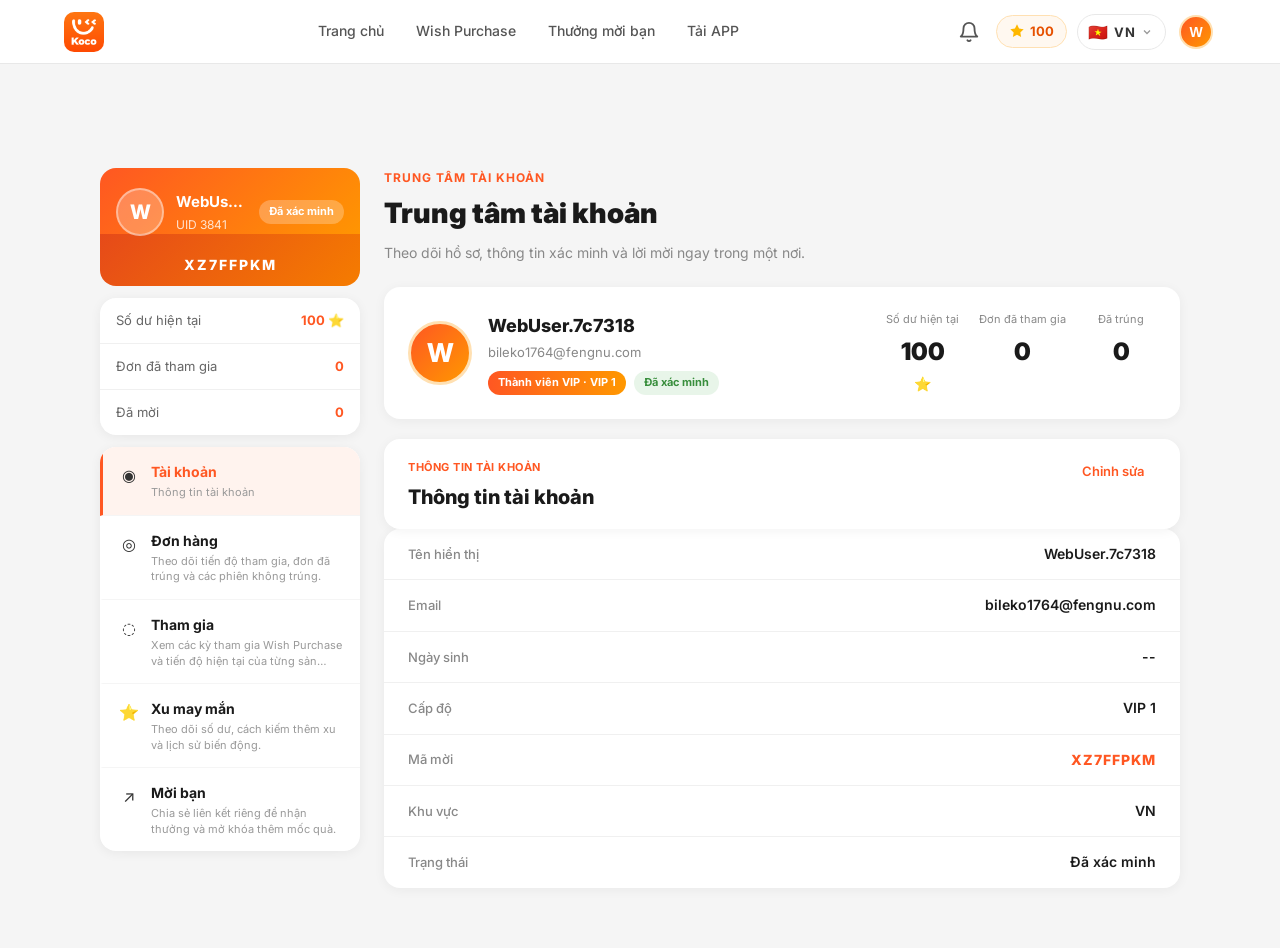
==== account.html @ faea5b07 "feat: add won Apple Gift Card record with green styling" ====
<!DOCTYPE html>
<html lang="vi">
<head>
  <meta charset="UTF-8" />
  <meta name="viewport" content="width=device-width, initial-scale=1.0" />
  <title>KOCO - Account Center</title>
  <link rel="preconnect" href="https://fonts.googleapis.com" />
  <link rel="preconnect" href="https://fonts.gstatic.com" crossorigin />
  <link href="https://fonts.googleapis.com/css2?family=Inter:ital,wght@0,400;0,500;0,600;0,700;0,800;0,900;1,700&display=swap" rel="stylesheet" />
  <link rel="stylesheet" href="style.css" />
  <link rel="stylesheet" href="account.css" />
</head>
<body class="account-body">

<!-- ========== NAVBAR ========== -->
<nav class="navbar" id="navbar">
  <div class="nav-inner">
    <a href="index.html" class="nav-logo">
      <img src="images/koco-logo.png" alt="KOCO" class="logo-img" />
    </a>
    <div class="nav-links">
      <a href="index.html" class="nav-link" data-i18n="nav_home">Trang chủ</a>
      <a href="index.html#wish" class="nav-link" data-i18n="nav_wish">Wish Purchase</a>
      <a href="index.html#invite" class="nav-link" data-i18n="nav_invite">Thưởng mời bạn</a>
      <a href="#" class="nav-link" data-i18n="nav_download">Tải APP</a>
    </div>
    <div class="nav-right">
      <div class="nav-notification">
        <button class="nav-icon-btn" id="notifBell">
          <svg width="22" height="22" viewBox="0 0 24 24" fill="none" stroke="currentColor" stroke-width="2" stroke-linecap="round" stroke-linejoin="round"><path d="M18 8A6 6 0 0 0 6 8c0 7-3 9-3 9h18s-3-2-3-9"/><path d="M13.73 21a2 2 0 0 1-3.46 0"/></svg>
        </button>
      </div>
      <div class="nav-stars">
        <svg width="16" height="16" viewBox="0 0 24 24" fill="#FFB800"><path d="M12 2l3.09 6.26L22 9.27l-5 4.87 1.18 6.88L12 17.77l-6.18 3.25L7 14.14 2 9.27l6.91-1.01L12 2z"/></svg>
        <span class="star-count">100</span>
      </div>
      <div class="lang-switcher" id="langSwitcher">
        <button class="lang-trigger" id="langTrigger">
          <span class="lang-flag" id="langFlag">🇻🇳</span>
          <span class="lang-code" id="langCode">VN</span>
          <svg class="lang-arrow" width="12" height="12" viewBox="0 0 24 24" fill="none" stroke="currentColor" stroke-width="2.5"><polyline points="6 9 12 15 18 9"/></svg>
        </button>
        <div class="lang-dropdown" id="langDropdown">
          <button class="lang-option active" data-lang="VN" data-flag="🇻🇳">🇻🇳 VN - Tiếng Việt</button>
          <button class="lang-option" data-lang="CN" data-flag="🇨🇳">🇨🇳 CN - 中文</button>
          <button class="lang-option" data-lang="ID" data-flag="🇮🇩">🇮🇩 ID - Bahasa</button>
        </div>
      </div>
      <div class="nav-user">
        <button class="user-avatar-btn" id="userAvatarBtn">
          <div class="user-avatar">W</div>
        </button>
      </div>
    </div>
  </div>
</nav>

<!-- ========== ACCOUNT CENTER ========== -->
<div class="ac-container">

  <!-- Left Sidebar -->
  <aside class="ac-sidebar" id="acSidebar">
    <div class="ac-user-card">
      <div class="ac-user-avatar">W</div>
      <div class="ac-user-info">
        <div class="ac-user-name">WebUser.7c7318</div>
        <div class="ac-user-uid">UID 3841</div>
      </div>
      <span class="ac-user-badge" data-i18n="ac_verified">Đã xác minh</span>
    </div>
    <div class="ac-user-invite-code">XZ7FFPKM</div>
    <div class="ac-user-stats">
      <div class="ac-stat"><span class="ac-stat-label" data-i18n="ac_balance">Số dư hiện tại</span><span class="ac-stat-value">100 ⭐</span></div>
      <div class="ac-stat"><span class="ac-stat-label" data-i18n="ac_participated">Đơn đã tham gia</span><span class="ac-stat-value">0</span></div>
      <div class="ac-stat"><span class="ac-stat-label" data-i18n="ac_invited">Đã mời</span><span class="ac-stat-value">0</span></div>
    </div>
    <nav class="ac-nav">
      <a href="#profile" class="ac-nav-item active" data-section="profile">
        <span class="ac-nav-icon">◉</span>
        <div class="ac-nav-text">
          <span class="ac-nav-title" data-i18n="ac_nav_profile">Tài khoản</span>
          <span class="ac-nav-desc" data-i18n="ac_nav_profile_desc">Thông tin tài khoản</span>
        </div>
      </a>
      <a href="#orders" class="ac-nav-item" data-section="orders">
        <span class="ac-nav-icon">◎</span>
        <div class="ac-nav-text">
          <span class="ac-nav-title" data-i18n="ac_nav_orders">Đơn hàng</span>
          <span class="ac-nav-desc" data-i18n="ac_nav_orders_desc">Theo dõi tiến độ tham gia, đơn đã trúng và các phiên không trúng.</span>
        </div>
      </a>
      <a href="#participation" class="ac-nav-item" data-section="participation">
        <span class="ac-nav-icon">◌</span>
        <div class="ac-nav-text">
          <span class="ac-nav-title" data-i18n="ac_nav_participation">Tham gia</span>
          <span class="ac-nav-desc" data-i18n="ac_nav_participation_desc">Xem các kỳ tham gia Wish Purchase và tiến độ hiện tại của từng sản phẩm.</span>
        </div>
      </a>
      <a href="#stars" class="ac-nav-item" data-section="stars">
        <span class="ac-nav-icon">⭐</span>
        <div class="ac-nav-text">
          <span class="ac-nav-title" data-i18n="ac_nav_stars">Xu may mắn</span>
          <span class="ac-nav-desc" data-i18n="ac_nav_stars_desc">Theo dõi số dư, cách kiếm thêm xu và lịch sử biến động.</span>
        </div>
      </a>
      <a href="#invite" class="ac-nav-item" data-section="invite">
        <span class="ac-nav-icon">↗</span>
        <div class="ac-nav-text">
          <span class="ac-nav-title" data-i18n="ac_nav_invite">Mời bạn</span>
          <span class="ac-nav-desc" data-i18n="ac_nav_invite_desc">Chia sẻ liên kết riêng để nhận thưởng và mở khóa thêm mốc quà.</span>
        </div>
      </a>
    </nav>
  </aside>

  <!-- Right Content -->
  <main class="ac-main">

    <!-- ===== PROFILE SECTION ===== -->
    <section class="ac-section active" id="sec-profile">
      <div class="ac-section-label" data-i18n="ac_profile_label">TRUNG TÂM TÀI KHOẢN</div>
      <h1 class="ac-section-title" data-i18n="ac_profile_title">Trung tâm tài khoản</h1>
      <p class="ac-section-desc" data-i18n="ac_profile_desc">Theo dõi hồ sơ, thông tin xác minh và lời mời ngay trong một nơi.</p>

      <!-- User Summary Card -->
      <div class="ac-summary-card">
        <div class="ac-summary-left">
          <div class="ac-summary-avatar">W</div>
          <div class="ac-summary-info">
            <div class="ac-summary-name">WebUser.7c7318</div>
            <div class="ac-summary-email">bileko1764@fengnu.com</div>
            <div class="ac-summary-badges">
              <span class="ac-badge vip" data-i18n="ac_vip_badge">Thành viên VIP · VIP 1</span>
              <span class="ac-badge verified" data-i18n="ac_verified">Đã xác minh</span>
            </div>
          </div>
        </div>
        <div class="ac-summary-stats">
          <div class="ac-summary-stat">
            <div class="ac-summary-stat-label" data-i18n="ac_balance">Số dư hiện tại</div>
            <div class="ac-summary-stat-value">100</div>
            <div class="ac-summary-stat-icon">⭐</div>
          </div>
          <div class="ac-summary-stat">
            <div class="ac-summary-stat-label" data-i18n="ac_participated">Đơn đã tham gia</div>
            <div class="ac-summary-stat-value">0</div>
          </div>
          <div class="ac-summary-stat">
            <div class="ac-summary-stat-label" data-i18n="ac_won">Đã trúng</div>
            <div class="ac-summary-stat-value">0</div>
          </div>
        </div>
      </div>

      <!-- Account Info -->
      <div class="ac-card">
        <div class="ac-card-header">
          <div class="ac-card-label" data-i18n="ac_info_label">THÔNG TIN TÀI KHOẢN</div>
          <h2 class="ac-card-title" data-i18n="ac_info_title">Thông tin tài khoản</h2>
        </div>
        <button class="ac-edit-btn" data-i18n="ac_edit">Chỉnh sửa</button>
      </div>
      <div class="ac-info-table">
        <div class="ac-info-row">
          <div class="ac-info-label" data-i18n="ac_display_name">Tên hiển thị</div>
          <div class="ac-info-value">WebUser.7c7318</div>
        </div>
        <div class="ac-info-row">
          <div class="ac-info-label">Email</div>
          <div class="ac-info-value">bileko1764@fengnu.com</div>
        </div>
        <div class="ac-info-row">
          <div class="ac-info-label" data-i18n="ac_birthday">Ngày sinh</div>
          <div class="ac-info-value">--</div>
        </div>
        <div class="ac-info-row">
          <div class="ac-info-label" data-i18n="ac_level">Cấp độ</div>
          <div class="ac-info-value">VIP 1</div>
        </div>
        <div class="ac-info-row">
          <div class="ac-info-label" data-i18n="ac_invite_code">Mã mời</div>
          <div class="ac-info-value highlight">XZ7FFPKM</div>
        </div>
        <div class="ac-info-row">
          <div class="ac-info-label" data-i18n="ac_region">Khu vực</div>
          <div class="ac-info-value">VN</div>
        </div>
        <div class="ac-info-row">
          <div class="ac-info-label" data-i18n="ac_status">Trạng thái</div>
          <div class="ac-info-value" data-i18n="ac_verified">Đã xác minh</div>
        </div>
      </div>
    </section>

    <!-- ===== ORDERS SECTION ===== -->
    <section class="ac-section" id="sec-orders">
      <div class="ac-section-label" data-i18n="ac_orders_label">ĐƠN HÀNG</div>
      <h1 class="ac-section-title" data-i18n="ac_orders_title">Đơn hàng của tôi</h1>
      <p class="ac-section-desc" data-i18n="ac_orders_desc">Theo dõi tiến độ tham gia, đơn đã trúng và các phiên không trúng.</p>

      <div class="ac-stats-row">
        <div class="ac-stats-item"><div class="ac-stats-label" data-i18n="ac_all">Tất cả</div><div class="ac-stats-number">0</div></div>
        <div class="ac-stats-item"><div class="ac-stats-label" data-i18n="ac_shipped">Đã gửi hàng</div><div class="ac-stats-number">0</div></div>
        <div class="ac-stats-item"><div class="ac-stats-label" data-i18n="ac_completed">Đã hoàn thành</div><div class="ac-stats-number">0</div></div>
      </div>

      <div class="ac-tabs" id="ordersTabs">
        <button class="ac-tab active" data-tab="all" data-i18n="ac_tab_all">Tất cả (0)</button>
        <button class="ac-tab" data-tab="shipped" data-i18n="ac_tab_shipped">Đã gửi hàng (0)</button>
        <button class="ac-tab" data-tab="completed" data-i18n="ac_tab_completed">Đã hoàn thành (0)</button>
      </div>

      <div class="ac-empty">
        <div class="ac-empty-icon">📦</div>
        <div class="ac-empty-text" data-i18n="ac_orders_empty">Chưa có đơn hàng nào.</div>
        <div class="ac-empty-sub" data-i18n="ac_orders_empty_sub">Hãy tham gia sản phẩm Wish Purchase đầu tiên.</div>
        <a href="index.html#wish" class="ac-empty-btn" data-i18n="ac_join_now">Tham gia ngay</a>
      </div>
    </section>

    <!-- ===== PARTICIPATION SECTION ===== -->
    <section class="ac-section" id="sec-participation">
      <div class="ac-section-label" data-i18n="ac_part_label">THAM GIA</div>
      <h1 class="ac-section-title" data-i18n="ac_part_title">Lịch sử tham gia</h1>
      <p class="ac-section-desc" data-i18n="ac_part_desc">Xem các kỳ tham gia Wish Purchase và tiến độ hiện tại của từng sản phẩm.</p>

      <div class="ac-stats-row">
        <div class="ac-stats-item"><div class="ac-stats-label" data-i18n="ac_all">Tất cả</div><div class="ac-stats-number">4</div></div>
        <div class="ac-stats-item"><div class="ac-stats-label" data-i18n="ac_participating">Đang tham gia</div><div class="ac-stats-number">2</div></div>
        <div class="ac-stats-item"><div class="ac-stats-label" data-i18n="ac_won">Đã trúng</div><div class="ac-stats-number">1</div></div>
        <div class="ac-stats-item"><div class="ac-stats-label" data-i18n="ac_not_won">Không trúng</div><div class="ac-stats-number">1</div></div>
      </div>

      <div class="ac-tabs" id="participationTabs">
        <button class="ac-tab active" data-tab="all"><span data-i18n="ac_tab_all">Tất cả</span> <span class="ac-tab-count">(4)</span></button>
        <button class="ac-tab" data-tab="active"><span data-i18n="ac_tab_participating">Đang tham gia</span> <span class="ac-tab-count">(2)</span></button>
        <button class="ac-tab" data-tab="won"><span data-i18n="ac_tab_won">Đã trúng</span> <span class="ac-tab-count">(1)</span></button>
        <button class="ac-tab" data-tab="lost"><span data-i18n="ac_tab_not_won">Không trúng</span> <span class="ac-tab-count">(1)</span></button>
      </div>

      <!-- Participation Records List -->
      <div class="ac-part-list" id="partList">

        <!-- Record 1: Active - iWatch -->
        <div class="ac-part-card" data-status="active">
          <div class="ac-part-img-wrap">
            <img src="images/airpods.jpg" alt="iWatch Series 10" class="ac-part-img" />
          </div>
          <div class="ac-part-body">
            <div class="ac-part-top">
              <div class="ac-part-info">
                <span class="ac-part-category" data-i18n="ac_cat_electronics">Điện tử</span>
                <h3 class="ac-part-name">iWatch Series 10</h3>
                <div class="ac-part-meta">
                  <span data-i18n="ac_round">Kỳ</span> <strong>11/999</strong>
                  &nbsp;·&nbsp;
                  <span data-i18n="ac_joined_at">Tham gia</span> <strong>01/04/2026</strong>
                </div>
              </div>
              <span class="ac-part-status active" data-i18n="ac_status_active">Đang tham gia</span>
            </div>
            <div class="ac-part-progress-wrap">
              <div class="ac-part-progress-label">
                <span data-i18n="ac_round_progress">Tiến độ kỳ</span>
                <span class="ac-part-progress-val">1 / 5 ⭐ &nbsp;<strong>20%</strong></span>
              </div>
              <div class="ac-part-progress-bar"><div class="ac-part-progress-fill" style="width:20%"></div></div>
            </div>
            <div class="ac-part-footer">
              <div class="ac-part-cost">
                <span data-i18n="ac_cost">Chi phí</span>: <strong>1 ⭐</strong>
              </div>
              <div class="ac-part-win-rate">
                <span data-i18n="ac_win_rate">Tỷ lệ thắng</span>: <strong class="highlight">20.0%</strong>
              </div>
              <a href="index.html#wish" class="ac-part-action-btn" data-i18n="ac_join_more">Tham gia thêm</a>
            </div>
          </div>
        </div>

        <!-- Record 2: Active - iPhone 17 Pro Max -->
        <div class="ac-part-card" data-status="active">
          <div class="ac-part-img-wrap">
            <img src="images/iphone17-dark.jpg" alt="iPhone 17 Pro Max" class="ac-part-img" />
          </div>
          <div class="ac-part-body">
            <div class="ac-part-top">
              <div class="ac-part-info">
                <span class="ac-part-category" data-i18n="ac_cat_electronics">Điện tử</span>
                <h3 class="ac-part-name">iPhone 17 Pro Max</h3>
                <div class="ac-part-meta">
                  <span data-i18n="ac_round">Kỳ</span> <strong>5/10</strong>
                  &nbsp;·&nbsp;
                  <span data-i18n="ac_joined_at">Tham gia</span> <strong>30/03/2026</strong>
                </div>
              </div>
              <span class="ac-part-status active" data-i18n="ac_status_active">Đang tham gia</span>
            </div>
            <div class="ac-part-progress-wrap">
              <div class="ac-part-progress-label">
                <span data-i18n="ac_round_progress">Tiến độ kỳ</span>
                <span class="ac-part-progress-val">320 / 1000 ⭐ &nbsp;<strong>32%</strong></span>
              </div>
              <div class="ac-part-progress-bar"><div class="ac-part-progress-fill" style="width:32%"></div></div>
            </div>
            <div class="ac-part-footer">
              <div class="ac-part-cost">
                <span data-i18n="ac_cost">Chi phí</span>: <strong>10 ⭐</strong>
              </div>
              <div class="ac-part-win-rate">
                <span data-i18n="ac_win_rate">Tỷ lệ thắng</span>: <strong class="highlight">1.0%</strong>
              </div>
              <a href="index.html#wish" class="ac-part-action-btn" data-i18n="ac_join_more">Tham gia thêm</a>
            </div>
          </div>
        </div>

        <!-- Record 3: Lost - Dyson V15 -->
        <div class="ac-part-card" data-status="lost">
          <div class="ac-part-img-wrap">
            <img src="images/dyson.jpg" alt="Dyson V15 Detect" class="ac-part-img" />
          </div>
          <div class="ac-part-body">
            <div class="ac-part-top">
              <div class="ac-part-info">
                <span class="ac-part-category" data-i18n="ac_cat_home">Gia dụng</span>
                <h3 class="ac-part-name">Dyson V15 Detect</h3>
                <div class="ac-part-meta">
                  <span data-i18n="ac_round">Kỳ</span> <strong>3/999</strong>
                  &nbsp;·&nbsp;
                  <span data-i18n="ac_joined_at">Tham gia</span> <strong>25/03/2026</strong>
                </div>
              </div>
              <span class="ac-part-status lost" data-i18n="ac_status_lost">Không trúng</span>
            </div>
            <div class="ac-part-progress-wrap">
              <div class="ac-part-progress-label">
                <span data-i18n="ac_round_progress">Tiến độ kỳ</span>
                <span class="ac-part-progress-val">500 / 500 ⭐ &nbsp;<strong>100%</strong> <span class="ac-part-closed-tag" data-i18n="ac_round_closed">Đã kết thúc</span></span>
              </div>
              <div class="ac-part-progress-bar"><div class="ac-part-progress-fill lost" style="width:100%"></div></div>
            </div>
            <div class="ac-part-footer">
              <div class="ac-part-cost">
                <span data-i18n="ac_cost">Chi phí</span>: <strong>5 ⭐</strong>
              </div>
              <div class="ac-part-accumulate">
                <span data-i18n="ac_accumulate_note">Xu đã tích lũy sang kỳ tiếp theo</span>
              </div>
              <a href="index.html#wish" class="ac-part-action-btn secondary" data-i18n="ac_join_next">Tham gia kỳ mới</a>
            </div>
          </div>
        </div>

        <!-- Record 4: Won - Apple Gift Card -->
        <div class="ac-part-card" data-status="won">
          <div class="ac-part-img-wrap">
            <img src="images/apple_gift_card.jpg" alt="Apple Gift Card 500K" class="ac-part-img" />
          </div>
          <div class="ac-part-body">
            <div class="ac-part-top">
              <div class="ac-part-info">
                <span class="ac-part-category" data-i18n="ac_cat_digital">Thẻ nạp</span>
                <h3 class="ac-part-name">Apple Gift Card 500K</h3>
                <div class="ac-part-meta">
                  <span data-i18n="ac_round">Kỳ</span> <strong>7/999</strong>
                  &nbsp;·&nbsp;
                  <span data-i18n="ac_joined_at">Tham gia</span> <strong>20/03/2026</strong>
                </div>
              </div>
              <span class="ac-part-status won" data-i18n="ac_status_won">Đã trúng</span>
            </div>
            <div class="ac-part-progress-wrap">
              <div class="ac-part-progress-label">
                <span data-i18n="ac_round_progress">Tiến độ kỳ</span>
                <span class="ac-part-progress-val">200 / 200 ⭐ &nbsp;<strong>100%</strong> <span class="ac-part-closed-tag" data-i18n="ac_round_closed">Đã kết thúc</span></span>
              </div>
              <div class="ac-part-progress-bar"><div class="ac-part-progress-fill won" style="width:100%"></div></div>
            </div>
            <div class="ac-part-footer">
              <div class="ac-part-cost">
                <span data-i18n="ac_cost">Chi phí</span>: <strong>3 ⭐</strong>
              </div>
              <div class="ac-part-win-rate">
                <span data-i18n="ac_win_rate">Tỷ lệ thắng</span>: <strong class="highlight">0.5%</strong>
              </div>
              <a href="index.html#wish" class="ac-part-action-btn won" data-i18n="ac_join_more">Tham gia thêm</a>
            </div>
          </div>
        </div>

      </div><!-- end ac-part-list -->
    </section>

    <!-- ===== STARS SECTION ===== -->
    <section class="ac-section" id="sec-stars">
      <div class="ac-section-label" data-i18n="ac_stars_label">XU MAY MẮN</div>
      <h1 class="ac-section-title" data-i18n="ac_stars_title">Xu may mắn</h1>
      <p class="ac-section-desc" data-i18n="ac_stars_desc">Theo dõi số dư, cách kiếm thêm xu và lịch sử biến động.</p>

      <!-- Balance Card -->
      <div class="ac-stars-balance">
        <div class="ac-stars-balance-main">
          <div class="ac-stars-label" data-i18n="ac_current_balance">SỐ DƯ HIỆN CÓ</div>
          <div class="ac-stars-amount">100 <span class="ac-stars-icon">⭐</span></div>
          <div class="ac-stars-sub" data-i18n="ac_stars_sub">Dùng xu để tham gia Wish Purchase, mời bạn và nhận thưởng.</div>
          <div class="ac-stars-actions">
            <button class="ac-stars-btn primary" data-i18n="ac_use_now">Dùng ngay</button>
            <a href="index.html#invite" class="ac-stars-btn secondary" data-i18n="ac_earn_more">Kiếm thêm</a>
          </div>
        </div>
        <div class="ac-stars-balance-detail">
          <div class="ac-stars-detail-item"><span data-i18n="ac_total_earned">Tổng nhận được</span><span>0 ⭐</span></div>
          <div class="ac-stars-detail-item"><span data-i18n="ac_total_used">Tổng đã dùng</span><span>0 ⭐</span></div>
          <div class="ac-stars-detail-item"><span data-i18n="ac_accumulating">Đang tích lũy</span><span>0 ⭐</span></div>
          <div class="ac-stars-detail-item"><span data-i18n="ac_invite_reward_available">Thưởng mời khả dụng</span><span>0 ⭐</span></div>
        </div>
      </div>

      <!-- Earn Ways -->
      <div class="ac-card">
        <div class="ac-card-header">
          <div class="ac-card-label" data-i18n="ac_earn_label">CÁCH KIẾM XU</div>
          <h2 class="ac-card-title" data-i18n="ac_earn_title">Cách kiếm xu</h2>
        </div>
      </div>
      <div class="ac-earn-grid">
        <div class="ac-earn-item">
          <div class="ac-earn-icon">🎁</div>
          <div class="ac-earn-title" data-i18n="ac_earn_register">Đăng ký mới</div>
          <div class="ac-earn-reward">+100</div>
        </div>
        <div class="ac-earn-item">
          <div class="ac-earn-icon">👥</div>
          <div class="ac-earn-title" data-i18n="ac_earn_invite">Mời bạn bè</div>
          <div class="ac-earn-reward">+50</div>
        </div>
        <div class="ac-earn-item">
          <div class="ac-earn-icon">🌟</div>
          <div class="ac-earn-title">KOC Program</div>
          <div class="ac-earn-reward">∞</div>
        </div>
      </div>

      <!-- Transaction History -->
      <div class="ac-card" style="margin-top:24px;">
        <div class="ac-card-header">
          <div class="ac-card-label" data-i18n="ac_history_label">LỊCH SỬ GIAO DỊCH</div>
          <h2 class="ac-card-title" data-i18n="ac_history_title">Biến động xu</h2>
        </div>
        <button class="ac-card-action" data-i18n="ac_view_all">Xem tất cả</button>
      </div>
      <div class="ac-empty" style="padding:32px 20px;">
        <div class="ac-empty-icon">📊</div>
        <div class="ac-empty-text" data-i18n="ac_stars_empty">Chưa có lịch sử xu may mắn.</div>
      </div>
    </section>

    <!-- ===== INVITE SECTION ===== -->
    <section class="ac-section" id="sec-invite">
      <div class="ac-section-label" data-i18n="ac_invite_label">MỜI BẠN</div>
      <h1 class="ac-section-title" data-i18n="ac_invite_title">Mời bạn bè</h1>
      <p class="ac-section-desc" data-i18n="ac_invite_desc">Chia sẻ liên kết riêng để nhận thưởng và mở khóa thêm mốc quà.</p>

      <!-- Invite Code Card -->
      <div class="ac-invite-card">
        <div class="ac-invite-card-header">
          <div class="ac-card-label" data-i18n="ac_your_code_label">MÃ MỜI CỦA BẠN</div>
          <h2 class="ac-card-title" style="color:white;" data-i18n="ac_invite_title">Mời bạn bè</h2>
        </div>
        <div class="ac-invite-link">https://kocoshop.vip/?code=XZ7FFPKM</div>
        <div class="ac-invite-code-row">
          <span class="ac-invite-code">XZ7FFPKM</span>
          <button class="ac-invite-copy-btn" id="copyCodeBtn" data-i18n="ac_copy">Sao chép</button>
        </div>
        <div class="ac-invite-share-row">
          <button class="ac-share-btn whatsapp">WhatsApp</button>
          <button class="ac-share-btn telegram">Telegram</button>
          <button class="ac-share-btn facebook">Facebook</button>
        </div>
      </div>

      <!-- Invite Stats -->
      <div class="ac-stats-row">
        <div class="ac-stats-item"><div class="ac-stats-label" data-i18n="ac_invited">Đã mời</div><div class="ac-stats-number">0</div></div>
        <div class="ac-stats-item"><div class="ac-stats-label" data-i18n="ac_total_reward">Tổng thưởng</div><div class="ac-stats-number">0 ⭐</div></div>
      </div>

      <!-- Invite History -->
      <div class="ac-card" style="margin-top:24px;">
        <div class="ac-card-header">
          <div class="ac-card-label" data-i18n="ac_friends_label">DANH SÁCH BẠN BÈ</div>
          <h2 class="ac-card-title" data-i18n="ac_friends_title">Lịch sử mời bạn</h2>
        </div>
      </div>
      <div class="ac-empty" style="padding:32px 20px;">
        <div class="ac-empty-icon">👥</div>
        <div class="ac-empty-text" data-i18n="ac_invite_empty">Chưa có bạn bè nào được mời.</div>
      </div>
    </section>

  </main>
</div>

<!-- Mobile sidebar overlay & toggle -->
<div class="ac-sidebar-overlay"></div>
<button class="ac-mobile-toggle" aria-label="Menu">☰</button>

<script src="script.js?v=4"></script>
<script src="account.js?v=3"></script>
</body>
</html>
---- style.css ----
/* ===== RESET & BASE ===== */
*, *::before, *::after {
  box-sizing: border-box;
  margin: 0;
  padding: 0;
}

:root {
  --orange: #FF5722;
  --orange-light: #FF7043;
  --orange-dark: #E64A19;
  --orange-bg: #FFF3EE;
  --text-dark: #1A1A1A;
  --text-mid: #555;
  --text-light: #888;
  --white: #ffffff;
  --gray-bg: #F7F7F7;
  --border: #E8E8E8;
  --radius: 16px;
  --radius-sm: 10px;
  --shadow: 0 4px 24px rgba(0,0,0,0.08);
  --shadow-card: 0 2px 16px rgba(0,0,0,0.06);
}

html {
  scroll-behavior: smooth;
}

body {
  font-family: 'Inter', -apple-system, BlinkMacSystemFont, 'Segoe UI', sans-serif;
  color: var(--text-dark);
  background: var(--white);
  line-height: 1.6;
  overflow-x: hidden;
}

img {
  max-width: 100%;
  display: block;
}

a {
  text-decoration: none;
  color: inherit;
}

/* ===== NAVBAR ===== */
.navbar {
  position: sticky;
  top: 0;
  z-index: 100;
  background: rgba(255,255,255,0.97);
  backdrop-filter: blur(12px);
  -webkit-backdrop-filter: blur(12px);
  border-bottom: 1px solid var(--border);
  height: 64px;
  transition: box-shadow 0.3s;
}

.nav-inner {
  max-width: 1200px;
  margin: 0 auto;
  padding: 0 24px;
  height: 100%;
  display: flex;
  align-items: center;
  gap: 16px;
}

.nav-logo {
  display: flex;
  align-items: center;
  gap: 10px;
  text-decoration: none;
  flex-shrink: 0;
}

.logo-img {
  height: 40px;
  width: 40px;
  object-fit: contain;
  border-radius: 10px;
  flex-shrink: 0;
}

/* Center Navigation Links */
.nav-links {
  display: flex;
  align-items: center;
  gap: 4px;
  flex: 1;
  justify-content: center;
}

.nav-link {
  text-decoration: none;
  color: var(--text-mid);
  font-size: 14px;
  font-weight: 500;
  padding: 6px 14px;
  border-radius: 8px;
  transition: all 0.2s;
  white-space: nowrap;
}

.nav-link:hover {
  color: var(--orange);
  background: rgba(255,87,34,0.06);
}

.nav-link.active {
  color: var(--orange);
  font-weight: 600;
  background: rgba(255,87,34,0.08);
}

/* Right Actions */
.nav-right {
  display: flex;
  align-items: center;
  gap: 10px;
  flex-shrink: 0;
}

/* Notification Bell */
.nav-notification {
  position: relative;
}

.nav-icon-btn {
  background: none;
  border: none;
  cursor: pointer;
  color: #555;
  padding: 6px;
  border-radius: 50%;
  display: flex;
  align-items: center;
  justify-content: center;
  transition: all 0.2s;
  position: relative;
}

.nav-icon-btn:hover {
  background: #f5f5f5;
  color: var(--orange);
}

.notif-badge {
  position: absolute;
  top: 2px;
  right: 2px;
  background: #FF3B30;
  color: white;
  font-size: 10px;
  font-weight: 700;
  min-width: 16px;
  height: 16px;
  border-radius: 999px;
  display: flex;
  align-items: center;
  justify-content: center;
  padding: 0 4px;
  border: 2px solid white;
  line-height: 1;
}

/* Notification Dropdown */
.notif-dropdown {
  position: absolute;
  top: calc(100% + 8px);
  right: -60px;
  width: 340px;
  background: white;
  border-radius: 16px;
  box-shadow: 0 10px 40px rgba(0,0,0,0.12), 0 2px 10px rgba(0,0,0,0.06);
  border: 1px solid rgba(0,0,0,0.06);
  opacity: 0;
  visibility: hidden;
  transform: translateY(-8px);
  transition: all 0.25s cubic-bezier(0.4,0,0.2,1);
  z-index: 200;
  overflow: hidden;
}

.notif-dropdown.show {
  opacity: 1;
  visibility: visible;
  transform: translateY(0);
}

.notif-dropdown-header {
  display: flex;
  justify-content: space-between;
  align-items: center;
  padding: 14px 16px 10px;
  border-bottom: 1px solid #f0f0f0;
}

.notif-dropdown-header span {
  font-weight: 700;
  font-size: 15px;
  color: #1a1a1a;
}

.notif-mark-read {
  background: none;
  border: none;
  color: var(--orange);
  font-size: 12px;
  font-weight: 600;
  cursor: pointer;
  padding: 4px 8px;
  border-radius: 6px;
  transition: background 0.2s;
  font-family: inherit;
}

.notif-mark-read:hover {
  background: rgba(255,87,34,0.08);
}

.notif-list {
  max-height: 280px;
  overflow-y: auto;
}

.notif-item {
  display: flex;
  align-items: flex-start;
  gap: 12px;
  padding: 12px 16px;
  transition: background 0.15s;
  cursor: pointer;
}

.notif-item:hover {
  background: #fafafa;
}

.notif-item.unread {
  background: #FFF8F5;
}

.notif-item.unread:hover {
  background: #FFF0EA;
}

.notif-icon {
  width: 36px;
  height: 36px;
  border-radius: 10px;
  display: flex;
  align-items: center;
  justify-content: center;
  font-size: 18px;
  flex-shrink: 0;
}

.notif-icon-gift { background: #FFF0E8; }
.notif-icon-win { background: #E8F5E9; }
.notif-icon-sys { background: #E3F2FD; }

.notif-content {
  flex: 1;
  min-width: 0;
}

.notif-text {
  font-size: 13px;
  color: #333;
  line-height: 1.4;
  font-weight: 500;
}

.notif-item.unread .notif-text {
  font-weight: 600;
  color: #1a1a1a;
}

.notif-time {
  font-size: 11px;
  color: #999;
  margin-top: 3px;
}

.notif-dropdown-footer {
  padding: 10px 16px;
  border-top: 1px solid #f0f0f0;
  text-align: center;
}

.notif-dropdown-footer a {
  color: var(--orange);
  font-size: 13px;
  font-weight: 600;
  text-decoration: none;
}

.notif-dropdown-footer a:hover {
  text-decoration: underline;
}

/* Star Balance */
.nav-stars {
  display: flex;
  align-items: center;
  gap: 5px;
  background: #FFF8F0;
  padding: 5px 12px;
  border-radius: 999px;
  border: 1px solid #FFE0B2;
}

.star-count {
  font-size: 13px;
  font-weight: 700;
  color: #E65100;
}

/* Auth Buttons */
.nav-auth {
  display: flex;
  align-items: center;
  gap: 8px;
}

.btn-login {
  background: transparent;
  border: 1.5px solid var(--orange);
  color: var(--orange);
  padding: 8px 20px;
  border-radius: 999px;
  font-size: 13px;
  font-weight: 600;
  cursor: pointer;
  transition: all 0.2s;
  font-family: inherit;
  white-space: nowrap;
  min-width: 72px;
  height: 36px;
  display: inline-flex;
  align-items: center;
  justify-content: center;
}

.btn-login:hover {
  background: var(--orange);
  color: white;
}

.btn-register {
  background: var(--orange);
  border: 1.5px solid var(--orange);
  color: white;
  padding: 8px 20px;
  border-radius: 999px;
  font-size: 13px;
  font-weight: 600;
  cursor: pointer;
  transition: all 0.2s;
  font-family: inherit;
  white-space: nowrap;
  min-width: 72px;
  height: 36px;
  display: inline-flex;
  align-items: center;
  justify-content: center;
}

.btn-register:hover {
  background: #E64A19;
  border-color: #E64A19;
}

/* User Avatar + Dropdown */
.nav-user {
  position: relative;
}

.user-avatar-btn {
  display: flex;
  align-items: center;
  gap: 4px;
  background: none;
  border: none;
  cursor: pointer;
  padding: 3px;
  border-radius: 999px;
  transition: background 0.2s;
}

.user-avatar-btn:hover {
  background: #f5f5f5;
}

.user-avatar {
  width: 34px;
  height: 34px;
  border-radius: 50%;
  background: linear-gradient(135deg, var(--orange), #FF9800);
  color: white;
  font-size: 14px;
  font-weight: 700;
  display: flex;
  align-items: center;
  justify-content: center;
  border: 2px solid #FFE0B2;
}

.avatar-arrow {
  color: #999;
  transition: transform 0.2s;
}

.user-avatar-btn:hover .avatar-arrow {
  color: #666;
}

/* User Dropdown */
.user-dropdown {
  position: absolute;
  top: calc(100% + 8px);
  right: 0;
  width: 240px;
  background: white;
  border-radius: 16px;
  box-shadow: 0 10px 40px rgba(0,0,0,0.12), 0 2px 10px rgba(0,0,0,0.06);
  border: 1px solid rgba(0,0,0,0.06);
  opacity: 0;
  visibility: hidden;
  transform: translateY(-8px);
  transition: all 0.25s cubic-bezier(0.4,0,0.2,1);
  z-index: 200;
  overflow: hidden;
}

.user-dropdown.show {
  opacity: 1;
  visibility: visible;
  transform: translateY(0);
}

.user-dropdown-header {
  display: flex;
  align-items: center;
  gap: 12px;
  padding: 16px;
}

.user-avatar-lg {
  width: 42px;
  height: 42px;
  border-radius: 50%;
  background: linear-gradient(135deg, var(--orange), #FF9800);
  color: white;
  font-size: 18px;
  font-weight: 700;
  display: flex;
  align-items: center;
  justify-content: center;
  flex-shrink: 0;
}

.user-info {
  min-width: 0;
}

.user-name {
  font-size: 14px;
  font-weight: 700;
  color: #1a1a1a;
}

.user-email {
  font-size: 12px;
  color: #999;
  margin-top: 1px;
  overflow: hidden;
  text-overflow: ellipsis;
  white-space: nowrap;
}

.user-dropdown-divider {
  height: 1px;
  background: #f0f0f0;
  margin: 0;
}

.user-dropdown-item {
  display: flex;
  align-items: center;
  gap: 10px;
  padding: 10px 16px;
  text-decoration: none;
  color: #444;
  font-size: 13px;
  font-weight: 500;
  transition: all 0.15s;
}

.user-dropdown-item:hover {
  background: #fafafa;
  color: var(--orange);
}

.user-dropdown-item svg {
  flex-shrink: 0;
  color: #888;
}

.user-dropdown-item:hover svg {
  color: var(--orange);
}

.user-dropdown-logout {
  color: #FF3B30;
}

.user-dropdown-logout:hover {
  background: #FFF5F5;
  color: #FF3B30;
}

.user-dropdown-logout svg {
  color: #FF3B30;
}

/* Language Switcher - Dropdown Style */
.lang-switcher {
  position: relative;
}

.lang-trigger {
  display: flex;
  align-items: center;
  gap: 6px;
  background: transparent;
  border: 1.5px solid #E8E8E8;
  border-radius: 999px;
  padding: 6px 12px 6px 10px;
  cursor: pointer;
  font-size: 13px;
  font-weight: 600;
  color: #333;
  transition: all 0.2s;
  font-family: inherit;
  white-space: nowrap;
  height: 36px;
}

.lang-trigger:hover {
  border-color: var(--orange);
  color: var(--orange);
}

.lang-flag {
  font-size: 16px;
  line-height: 1;
}

.lang-code {
  font-size: 13px;
  font-weight: 700;
  letter-spacing: 0.3px;
}

.lang-arrow {
  transition: transform 0.2s;
  color: #999;
  flex-shrink: 0;
}

.lang-switcher.open .lang-arrow {
  transform: rotate(180deg);
}

.lang-dropdown {
  position: absolute;
  top: calc(100% + 8px);
  right: 0;
  background: white;
  border-radius: 14px;
  box-shadow: 0 8px 32px rgba(0,0,0,0.12), 0 2px 8px rgba(0,0,0,0.06);
  padding: 6px;
  min-width: 140px;
  opacity: 0;
  visibility: hidden;
  transform: translateY(-8px);
  transition: all 0.2s cubic-bezier(0.4,0,0.2,1);
  z-index: 200;
  border: 1px solid rgba(0,0,0,0.06);
}

.lang-switcher.open .lang-dropdown {
  opacity: 1;
  visibility: visible;
  transform: translateY(0);
}

.lang-option {
  display: flex;
  align-items: center;
  gap: 10px;
  padding: 9px 12px;
  border-radius: 10px;
  cursor: pointer;
  transition: background 0.15s;
  border: none;
  background: transparent;
  width: 100%;
  font-family: inherit;
  text-align: left;
}

.lang-option:hover {
  background: #FFF3EE;
}

.lang-option.active {
  background: #FFF3EE;
}

.lang-option-flag {
  font-size: 20px;
  line-height: 1;
}

.lang-option-info {
  display: flex;
  flex-direction: column;
  gap: 1px;
}

.lang-option-code {
  font-size: 13px;
  font-weight: 700;
  color: #222;
  line-height: 1.2;
}

.lang-option-name {
  font-size: 11px;
  color: #999;
  line-height: 1.2;
}

.lang-option.active .lang-option-code {
  color: var(--orange);
}

.lang-option-check {
  margin-left: auto;
  color: var(--orange);
  opacity: 0;
}

.lang-option.active .lang-option-check {
  opacity: 1;
}

/* Mobile Language Switcher (inside nav-links) */
.nav-mobile-lang {
  display: none;
  gap: 8px;
  padding: 10px 14px;
  border-top: 1px solid #F0F0F0;
  margin-top: 4px;
}

.nav-mobile-lang-btn {
  display: flex;
  align-items: center;
  gap: 6px;
  padding: 8px 14px;
  border: 1.5px solid #E8E8E8;
  border-radius: 999px;
  background: transparent;
  font-size: 13px;
  font-weight: 600;
  color: #555;
  cursor: pointer;
  font-family: inherit;
  transition: all 0.2s;
}

.nav-mobile-lang-btn.active {
  border-color: var(--orange);
  color: var(--orange);
  background: #FFF3EE;
}

.nav-mobile-lang-btn:hover:not(.active) {
  border-color: #ccc;
  color: #333;
}

/* Mobile Hamburger */
.nav-hamburger {
  display: none;
  flex-direction: column;
  gap: 5px;
  background: none;
  border: none;
  cursor: pointer;
  padding: 6px;
  border-radius: 8px;
  transition: background 0.2s;
}

.nav-hamburger:hover {
  background: #f5f5f5;
}

.nav-hamburger span {
  display: block;
  width: 20px;
  height: 2px;
  background: #555;
  border-radius: 2px;
  transition: all 0.3s;
}

.nav-hamburger.active span:nth-child(1) {
  transform: rotate(45deg) translate(5px, 5px);
}

.nav-hamburger.active span:nth-child(2) {
  opacity: 0;
}

.nav-hamburger.active span:nth-child(3) {
  transform: rotate(-45deg) translate(5px, -5px);
}

/* ===== HERO CAROUSEL ===== */
.hero-carousel {
  position: relative;
  overflow: hidden;
  min-height: 520px;
  user-select: none;
}

.carousel-track {
  display: flex;
  transition: transform 0.55s cubic-bezier(0.4, 0, 0.2, 1);
  will-change: transform;
  height: 100%;
}

.carousel-slide {
  min-width: 100%;
  display: flex;
  align-items: center;
  overflow: hidden;
  position: relative;
}

/* Slide backgrounds */
.slide-1 {
  background: linear-gradient(135deg, #FFF3EE 0%, #FFE8DC 50%, #FFDDD0 100%);
}

.slide-2 {
  background: linear-gradient(135deg, #FFF3EE 0%, #FFE8DC 50%, #FFDDD0 100%);
}

.slide-3 {
  background: linear-gradient(135deg, #2d1b69 0%, #11998e 100%);
}

/* Arrow buttons */
.carousel-arrow {
  position: absolute;
  top: 50%;
  transform: translateY(-50%);
  z-index: 20;
  width: 48px;
  height: 48px;
  border-radius: 50%;
  border: none;
  background: rgba(255,255,255,0.92);
  color: #333;
  cursor: pointer;
  display: flex;
  align-items: center;
  justify-content: center;
  box-shadow: 0 4px 20px rgba(0,0,0,0.18);
  transition: all 0.2s;
  backdrop-filter: blur(8px);
}

.carousel-arrow:hover {
  background: #fff;
  transform: translateY(-50%) scale(1.08);
  box-shadow: 0 6px 28px rgba(0,0,0,0.22);
}

.carousel-prev { left: 24px; }
.carousel-next { right: 24px; }

/* Dots indicator */
.carousel-dots {
  position: absolute;
  bottom: 20px;
  left: 50%;
  transform: translateX(-50%);
  display: flex;
  gap: 8px;
  z-index: 20;
}

.carousel-dot {
  width: 8px;
  height: 8px;
  border-radius: 50%;
  border: none;
  background: rgba(0,0,0,0.25);
  cursor: pointer;
  padding: 0;
  transition: all 0.3s;
}

.carousel-dot.active {
  width: 24px;
  border-radius: 4px;
  background: var(--orange);
}

.slide-2 ~ .carousel-dots .carousel-dot,
.slide-3 ~ .carousel-dots .carousel-dot {
  background: rgba(255,255,255,0.4);
}

/* Referral hero card (Slide 3) */
.slide-3-illus {
  display: flex;
  justify-content: center;
  align-items: center;
}

.referral-hero-card {
  background: rgba(255,255,255,0.15);
  backdrop-filter: blur(16px);
  border: 1.5px solid rgba(255,255,255,0.3);
  border-radius: 24px;
  padding: 32px;
  display: flex;
  flex-direction: column;
  gap: 16px;
  max-width: 360px;
  width: 100%;
  animation: float 4s ease-in-out infinite;
}

.referral-hero-row {
  display: grid;
  grid-template-columns: 1fr 1fr;
  gap: 12px;
}

.rh-item {
  background: rgba(255,255,255,0.12);
  border-radius: 14px;
  padding: 16px;
  text-align: center;
}

.rh-item.rh-highlight {
  background: rgba(255,224,102,0.25);
  border: 1.5px solid rgba(255,224,102,0.5);
}

.rh-label {
  font-size: 12px;
  color: rgba(255,255,255,0.7);
  margin-bottom: 6px;
  font-weight: 500;
}

.rh-value {
  font-size: 20px;
  font-weight: 800;
  color: #fff;
}

.rh-highlight .rh-value {
  color: #FFE066;
}

.hero-inner {
  max-width: 1200px;
  margin: 0 auto;
  padding: 60px 24px;
  display: grid;
  grid-template-columns: 1fr 1fr;
  gap: 40px;
  align-items: center;
  width: 100%;
}

.hero-badge {
  display: inline-flex;
  align-items: center;
  gap: 8px;
  background: white;
  border: 1.5px solid #E0E0E0;
  border-radius: 999px;
  padding: 6px 16px;
  font-size: 13px;
  font-weight: 500;
  color: var(--text-mid);
  margin-bottom: 24px;
}

.badge-dot {
  width: 8px;
  height: 8px;
  background: #22C55E;
  border-radius: 50%;
  display: inline-block;
  animation: pulse 2s infinite;
  flex-shrink: 0;
}

@keyframes pulse {
  0%, 100% { opacity: 1; transform: scale(1); }
  50% { opacity: 0.6; transform: scale(0.85); }
}

.hero-title {
  font-size: clamp(30px, 4vw, 52px);
  font-weight: 900;
  line-height: 1.15;
  color: var(--text-dark);
  margin-bottom: 20px;
}

.price-strike {
  color: var(--orange);
  text-decoration: line-through;
  text-decoration-color: var(--orange);
}

.price-highlight {
  color: var(--orange);
  font-style: italic;
}

.hero-sub {
  font-size: 17px;
  color: var(--text-dark);
  margin-bottom: 8px;
  font-weight: 500;
}

.hero-sub2 {
  font-size: 14px;
  color: var(--text-light);
  margin-bottom: 32px;
}

.btn-cta {
  display: inline-flex;
  align-items: center;
  background: var(--orange);
  color: white;
  padding: 14px 32px;
  border-radius: 12px;
  font-size: 16px;
  font-weight: 700;
  transition: all 0.2s;
  box-shadow: 0 4px 20px rgba(255,87,34,0.35);
  position: relative;
  overflow: hidden;
}

.btn-cta:hover {
  background: var(--orange-dark);
  transform: translateY(-2px);
  box-shadow: 0 8px 28px rgba(255,87,34,0.45);
}

.hero-image {
  display: flex;
  justify-content: center;
  align-items: center;
}

.hero-image img {
  max-height: 460px;
  width: auto;
  max-width: 100%;
  object-fit: contain;
  animation: float 4s ease-in-out infinite;
}

@keyframes float {
  0%, 100% { transform: translateY(0); }
  50% { transform: translateY(-10px); }
}

/* ===== KOC RECRUITMENT SECTION ===== */
.koc-section {
  background: white;
  padding: 0 24px 56px;
  position: relative;
  overflow: hidden;
}

/* Offset strip at top — creates visual break from hero banner */
.koc-section::before {
  content: '';
  display: block;
  height: 40px;
  background: linear-gradient(180deg, #FFF3EE 0%, white 100%);
  margin: 0 -24px 40px;
}

.koc-inner {
  max-width: 1100px;
  margin: 0 auto;
  display: grid;
  grid-template-columns: 340px 1fr;
  gap: 48px;
  align-items: center;
}

/* ---- Left: Square visual card ---- */
.koc-visual {
  position: relative;
}

.koc-visual-card {
  background: linear-gradient(145deg, #1a1a2e 0%, #16213e 50%, #0f3460 100%);
  border-radius: 24px;
  padding: 28px;
  aspect-ratio: 1 / 1;
  display: flex;
  flex-direction: column;
  justify-content: space-between;
  box-shadow: 0 20px 60px rgba(15,52,96,0.3), 0 4px 16px rgba(0,0,0,0.1);
  position: relative;
  overflow: hidden;
}

.koc-visual-card::after {
  content: '';
  position: absolute;
  top: -40px;
  right: -40px;
  width: 180px;
  height: 180px;
  background: radial-gradient(circle, rgba(255,87,34,0.2) 0%, transparent 70%);
  pointer-events: none;
}

.koc-visual-top {
  display: flex;
  align-items: center;
  gap: 10px;
}

.koc-avatar-stack {
  display: flex;
}

.koc-avatar {
  width: 32px;
  height: 32px;
  border-radius: 50%;
  border: 2px solid rgba(255,255,255,0.3);
  display: flex;
  align-items: center;
  justify-content: center;
  font-size: 11px;
  font-weight: 800;
  color: white;
  margin-left: -8px;
  flex-shrink: 0;
}

.koc-avatar:first-child {
  margin-left: 0;
}

.koc-avatar-more {
  background: rgba(255,255,255,0.15);
  font-size: 13px;
}

.koc-visual-label {
  font-size: 12px;
  color: rgba(255,255,255,0.7);
  font-weight: 500;
}

.koc-visual-stat {
  text-align: center;
  padding: 8px 0;
}

.koc-visual-stat-num {
  font-size: 52px;
  font-weight: 900;
  color: white;
  line-height: 1;
  letter-spacing: -2px;
}

.koc-visual-stat-label {
  font-size: 13px;
  color: rgba(255,255,255,0.6);
  margin-top: 6px;
  font-weight: 500;
}

.koc-visual-row {
  display: flex;
  align-items: center;
  background: rgba(255,255,255,0.08);
  border-radius: 14px;
  padding: 12px 16px;
  gap: 0;
}

.koc-visual-mini {
  flex: 1;
  text-align: center;
}

.koc-visual-mini-val {
  font-size: 13px;
  font-weight: 800;
  color: white;
  line-height: 1.2;
}

.koc-visual-mini-key {
  font-size: 10px;
  color: rgba(255,255,255,0.5);
  margin-top: 3px;
}

.koc-visual-divider {
  width: 1px;
  height: 32px;
  background: rgba(255,255,255,0.15);
  flex-shrink: 0;
}

/* ---- Right: headline + cards ---- */
.koc-right {
  display: flex;
  flex-direction: column;
  gap: 20px;
}

.koc-headline {
  min-width: 0;
}

.koc-badge {
  display: inline-flex;
  align-items: center;
  gap: 6px;
  background: rgba(255,87,34,0.1);
  color: var(--orange);
  font-size: 12px;
  font-weight: 700;
  letter-spacing: 0.08em;
  padding: 5px 12px;
  border-radius: 20px;
  margin-bottom: 14px;
  border: 1px solid rgba(255,87,34,0.2);
}

.koc-title {
  font-size: clamp(26px, 3vw, 36px);
  font-weight: 900;
  color: var(--text-dark);
  line-height: 1.2;
  margin-bottom: 12px;
}

.koc-title span {
  color: var(--orange);
}

.koc-desc {
  font-size: 14px;
  color: var(--text-mid);
  line-height: 1.7;
  margin-bottom: 0;
}

.koc-cta {
  display: inline-flex;
  align-items: center;
  gap: 6px;
  background: var(--orange);
  color: white;
  font-size: 14px;
  font-weight: 700;
  padding: 11px 22px;
  border-radius: 50px;
  transition: all 0.2s;
  box-shadow: 0 4px 16px rgba(255,87,34,0.3);
}

.koc-cta:hover {
  background: var(--orange-dark);
  transform: translateY(-2px);
  box-shadow: 0 6px 20px rgba(255,87,34,0.4);
}

/* Right cards */
.koc-cards {
  display: flex;
  gap: 12px;
}

.koc-card {
  flex: 1;
  background: white;
  border-radius: 16px;
  padding: 20px 16px;
  box-shadow: 0 2px 16px rgba(0,0,0,0.06);
  border: 1px solid rgba(0,0,0,0.05);
  position: relative;
  transition: transform 0.2s, box-shadow 0.2s;
  display: flex;
  flex-direction: column;
  gap: 12px;
}

.koc-card:hover {
  transform: translateY(-4px);
  box-shadow: 0 8px 28px rgba(0,0,0,0.1);
}

.koc-card-featured {
  border: 2px solid var(--orange);
  box-shadow: 0 4px 24px rgba(255,87,34,0.15);
}

.koc-card-featured:hover {
  box-shadow: 0 8px 32px rgba(255,87,34,0.25);
}

.koc-card-icon {
  width: 44px;
  height: 44px;
  border-radius: 12px;
  display: flex;
  align-items: center;
  justify-content: center;
  flex-shrink: 0;
}

.koc-card-body {
  display: flex;
  flex-direction: column;
  gap: 3px;
}

.koc-card-value {
  font-size: 22px;
  font-weight: 900;
  color: var(--text-dark);
  line-height: 1.1;
}

.koc-card-featured .koc-card-value {
  color: var(--orange);
}

.koc-card-label {
  font-size: 13px;
  font-weight: 700;
  color: var(--text-dark);
  margin-top: 2px;
}

.koc-card-desc {
  font-size: 12px;
  color: var(--text-light);
  line-height: 1.5;
}

.koc-card-hot {
  position: absolute;
  top: -10px;
  right: 14px;
  background: var(--orange);
  color: white;
  font-size: 10px;
  font-weight: 800;
  letter-spacing: 0.08em;
  padding: 3px 9px;
  border-radius: 20px;
  box-shadow: 0 2px 8px rgba(255,87,34,0.4);
}

/* ===== WISH PURCHASE SECTION ===== */
.wish-section {
  background: linear-gradient(180deg, #FF5722 0%, #FF6B3D 60%, #FF7A50 100%);
  padding: 64px 24px;
}

.section-inner {
  max-width: 1200px;
  margin: 0 auto;
}

.section-label {
  font-size: 12px;
  font-weight: 700;
  letter-spacing: 2.5px;
  text-transform: uppercase;
  color: rgba(255,255,255,0.75);
  margin-bottom: 12px;
}

.section-label.orange {
  color: var(--orange);
}

.section-title {
  font-size: clamp(26px, 3.5vw, 42px);
  font-weight: 900;
  color: white;
  margin-bottom: 12px;
  line-height: 1.2;
}

.section-title.dark {
  color: var(--text-dark);
}

.section-sub {
  font-size: 16px;
  color: rgba(255,255,255,0.85);
  margin-bottom: 40px;
}

.section-sub.dark {
  color: var(--text-mid);
  margin-bottom: 0;
}

/* Products Grid */
.products-grid {
  display: grid;
  grid-template-columns: repeat(3, 1fr);
  gap: 20px;
  margin-bottom: 32px;
}

.product-card {
  background: white;
  border-radius: var(--radius);
  overflow: hidden;
  box-shadow: 0 4px 20px rgba(0,0,0,0.12);
  transition: transform 0.25s, box-shadow 0.25s;
}

.product-card:hover {
  transform: translateY(-5px);
  box-shadow: 0 12px 36px rgba(0,0,0,0.18);
}

.product-img-wrap {
  height: 200px;
  overflow: hidden;
  background: #f0f0f0;
}

.product-img-wrap img {
  width: 100%;
  height: 100%;
  object-fit: cover;
  transition: transform 0.4s;
}

.product-card:hover .product-img-wrap img {
  transform: scale(1.04);
}

.product-img-placeholder {
  background: linear-gradient(135deg, #87CEEB 0%, #FFF9C4 100%);
  display: flex;
  align-items: center;
  justify-content: center;
  padding: 14px;
}

.placeholder-grid {
  display: grid;
  grid-template-columns: repeat(5, 1fr);
  gap: 6px;
  width: 100%;
}

.placeholder-item {
  background: white;
  border-radius: 6px;
  padding: 5px 2px;
  font-size: 9px;
  text-align: center;
  color: var(--text-mid);
  font-weight: 500;
  line-height: 1.3;
}

.product-info {
  padding: 16px;
  background: linear-gradient(180deg, #FF5722 0%, #FF6B3D 100%);
}

.product-name {
  font-size: 18px;
  font-weight: 800;
  color: white;
  margin-bottom: 10px;
}

.product-meta {
  display: flex;
  justify-content: space-between;
  font-size: 12px;
  color: rgba(255,255,255,0.8);
  margin-bottom: 10px;
}

.progress-bar {
  height: 6px;
  background: rgba(255,255,255,0.3);
  border-radius: 999px;
  overflow: hidden;
  margin-bottom: 6px;
}

.progress-fill {
  height: 100%;
  background: #FFD700;
  border-radius: 999px;
  transition: width 0.8s ease;
}

.progress-labels {
  display: flex;
  justify-content: space-between;
  font-size: 12px;
  color: rgba(255,255,255,0.9);
  margin-bottom: 14px;
}

.btn-join {
  width: 100%;
  background: white;
  border: none;
  color: var(--orange);
  padding: 10px;
  border-radius: 10px;
  font-size: 14px;
  font-weight: 700;
  cursor: pointer;
  transition: all 0.2s;
  font-family: inherit;
  position: relative;
  overflow: hidden;
}

.btn-join:hover {
  background: rgba(255,255,255,0.9);
  transform: translateY(-1px);
}

/* Referral Banner */
.referral-banner {
  background: rgba(255,255,255,0.15);
  border-radius: var(--radius);
  padding: 28px 32px;
  display: flex;
  align-items: center;
  justify-content: space-between;
  gap: 20px;
  flex-wrap: wrap;
  border: 1px solid rgba(255,255,255,0.25);
  backdrop-filter: blur(4px);
}

.referral-grid {
  display: flex;
  gap: 16px;
  flex-wrap: wrap;
}

.referral-item {
  background: rgba(255,255,255,0.18);
  border-radius: 12px;
  padding: 12px 20px;
  text-align: center;
  min-width: 100px;
}

.referral-label {
  font-size: 12px;
  color: rgba(255,255,255,0.8);
  margin-bottom: 4px;
}

.referral-value {
  font-size: 18px;
  font-weight: 800;
  color: white;
}

.btn-register {
  display: inline-flex;
  align-items: center;
  background: white;
  color: var(--orange);
  padding: 12px 28px;
  border-radius: 10px;
  font-size: 15px;
  font-weight: 700;
  transition: all 0.2s;
  white-space: nowrap;
  position: relative;
  overflow: hidden;
}

.btn-register:hover {
  transform: translateY(-2px);
  box-shadow: 0 6px 20px rgba(0,0,0,0.15);
}

/* ===== VIDEO SECTION ===== */
.video-section {
  background: #FFF8F5;
  padding: 60px 24px;
}

.video-wrapper {
  margin-top: 32px;
  border-radius: 20px;
  overflow: hidden;
  box-shadow: 0 8px 40px rgba(0,0,0,0.12);
}

.video-placeholder {
  position: relative;
  width: 100%;
  aspect-ratio: 16/9;
  background: #1a1a1a;
  display: flex;
  align-items: center;
  justify-content: center;
  cursor: pointer;
  overflow: hidden;
}

.video-thumb {
  width: 100%;
  height: 100%;
  object-fit: cover;
  opacity: 0.75;
  position: absolute;
  top: 0;
  left: 0;
  transition: opacity 0.3s;
}

.video-placeholder:hover .video-thumb {
  opacity: 0.6;
}

.video-play-btn {
  position: relative;
  z-index: 2;
  transition: transform 0.25s;
  filter: drop-shadow(0 4px 12px rgba(0,0,0,0.3));
}

.video-placeholder:hover .video-play-btn {
  transform: scale(1.1);
}

/* ===== SCENARIOS SECTION ===== */
.scenarios-section {
  background: linear-gradient(180deg, #FFF8F5 0%, #FFF0EA 50%, #FFEAE0 100%);
  padding: 80px 24px;
  position: relative;
  overflow: hidden;
}

.scenarios-section::before {
  content: '';
  position: absolute;
  top: -40%;
  left: -15%;
  width: 55%;
  height: 180%;
  background: radial-gradient(ellipse, rgba(255,107,53,0.06) 0%, transparent 65%);
  pointer-events: none;
}

.scenarios-section::after {
  content: '';
  position: absolute;
  bottom: -25%;
  right: -10%;
  width: 45%;
  height: 140%;
  background: radial-gradient(ellipse, rgba(255,160,100,0.05) 0%, transparent 65%);
  pointer-events: none;
}

.scenarios-section .section-inner {
  text-align: center;
  position: relative;
  z-index: 1;
}

.scenarios-section .section-label {
  color: #FF6B35;
  letter-spacing: 3px;
}

.scenarios-section .section-title {
  color: var(--text-dark) !important;
  font-size: 36px;
}

.scenarios-header {
  margin-bottom: 50px;
}

.scenarios-subtitle {
  color: var(--text-mid);
  font-size: 16px;
  margin-top: 12px;
}

.scenarios-grid-v2 {
  display: grid;
  grid-template-columns: repeat(3, 1fr);
  gap: 28px;
}

.scenario-card-v2 {
  border-radius: 20px;
  overflow: hidden;
  position: relative;
  transition: transform 0.4s cubic-bezier(0.25,0.46,0.45,0.94), box-shadow 0.4s;
}

.scenario-card-v2:hover {
  transform: translateY(-8px);
}

.scenario-lucky {
  background: white;
  box-shadow: 0 4px 24px rgba(255,107,53,0.10), 0 1px 3px rgba(0,0,0,0.04);
  border: 1px solid rgba(255,107,53,0.12);
}

.scenario-lucky:hover {
  box-shadow: 0 12px 40px rgba(255,107,53,0.18), 0 2px 6px rgba(0,0,0,0.04);
  border-color: rgba(255,107,53,0.25);
}

.scenario-lucky .scenario-icon-circle {
  background: linear-gradient(135deg, #FF6B35, #FF8F5E);
  border: none;
}

.scenario-lucky .scenario-tag-v2 {
  background: #FFF3EE;
  color: #E65100;
  border-color: rgba(255,107,53,0.15);
}

.scenario-lucky .scenario-price-v2 {
  color: #FF6B35;
}

.scenario-normal {
  background: white;
  box-shadow: 0 4px 24px rgba(37,99,235,0.10), 0 1px 3px rgba(0,0,0,0.04);
  border: 1px solid rgba(37,99,235,0.12);
}

.scenario-normal:hover {
  box-shadow: 0 12px 40px rgba(37,99,235,0.18), 0 2px 6px rgba(0,0,0,0.04);
  border-color: rgba(37,99,235,0.25);
}

.scenario-normal .scenario-icon-circle {
  background: linear-gradient(135deg, #2563EB, #60A5FA);
  border: none;
}

.scenario-normal .scenario-tag-v2 {
  background: #EFF6FF;
  color: #1D4ED8;
  border-color: rgba(37,99,235,0.15);
}

.scenario-normal .scenario-price-v2 {
  color: #2563EB;
}

.scenario-safe {
  background: white;
  box-shadow: 0 4px 24px rgba(5,150,105,0.10), 0 1px 3px rgba(0,0,0,0.04);
  border: 1px solid rgba(5,150,105,0.12);
}

.scenario-safe:hover {
  box-shadow: 0 12px 40px rgba(5,150,105,0.18), 0 2px 6px rgba(0,0,0,0.04);
  border-color: rgba(5,150,105,0.25);
}

.scenario-safe .scenario-icon-circle {
  background: linear-gradient(135deg, #059669, #34D399);
  border: none;
}

.scenario-safe .scenario-tag-v2 {
  background: #ECFDF5;
  color: #047857;
  border-color: rgba(5,150,105,0.15);
}

.scenario-safe .scenario-price-v2 {
  color: #059669;
}

.scenario-card-inner {
  padding: 32px 28px;
  position: relative;
}

.scenario-step-number {
  position: absolute;
  top: 20px;
  right: 24px;
  font-size: 64px;
  font-weight: 900;
  color: #000;
  opacity: 0.04;
  line-height: 1;
  font-family: 'Inter', sans-serif;
}

.scenario-icon-wrap {
  position: relative;
  width: 72px;
  height: 72px;
  margin-bottom: 24px;
}

.scenario-icon-glow {
  position: absolute;
  inset: -8px;
  border-radius: 50%;
  background: rgba(255,107,53,0.08);
  filter: blur(12px);
}

.scenario-icon-circle {
  position: relative;
  width: 72px;
  height: 72px;
  border-radius: 50%;
  display: flex;
  align-items: center;
  justify-content: center;
}

.scenario-tag-v2 {
  display: inline-flex;
  align-items: center;
  gap: 4px;
  padding: 5px 14px;
  border-radius: 999px;
  font-size: 12px;
  font-weight: 600;
  margin-bottom: 14px;
  border: 1px solid transparent;
}

.scenario-title-v2 {
  font-size: 22px;
  font-weight: 800;
  color: var(--text-dark);
  margin-bottom: 8px;
}

.scenario-price-v2 {
  font-size: 34px;
  font-weight: 900;
  margin-bottom: 14px;
  line-height: 1.1;
}

.scenario-desc-v2 {
  font-size: 14px;
  color: var(--text-mid);
  line-height: 1.7;
  margin-bottom: 20px;
}

.scenario-divider {
  height: 1px;
  background: linear-gradient(90deg, transparent, rgba(0,0,0,0.06), transparent);
  margin-bottom: 18px;
}

.scenario-result-v2 {
  display: flex;
  align-items: center;
  gap: 10px;
  font-size: 14px;
  font-weight: 600;
  color: #22C55E;
}

.result-check {
  flex-shrink: 0;
}

.scenario-result-v2 svg circle {
  fill: #22C55E;
  fill-opacity: 1;
}

/* Scenarios connector */
.scenarios-connector {
  display: flex;
  flex-direction: column;
  align-items: center;
  margin-top: 48px;
  gap: 16px;
}

.connector-line {
  width: 2px;
  height: 40px;
  background: linear-gradient(180deg, rgba(0,0,0,0.03), rgba(34,197,94,0.4));
}

.connector-label {
  font-size: 13px;
  color: var(--text-mid);
  text-transform: uppercase;
  letter-spacing: 2px;
  font-weight: 600;
}

.connector-result {
  display: flex;
  align-items: center;
  gap: 10px;
  background: #ECFDF5;
  border: 1px solid rgba(34,197,94,0.25);
  border-radius: 999px;
  padding: 10px 24px;
  font-size: 15px;
  font-weight: 700;
  color: #059669;
}

/* ===== WHY KOCO SECTION ===== */
.why-section {
  background: var(--gray-bg);
  padding: 60px 24px;
}

.features-grid {
  display: grid;
  grid-template-columns: repeat(3, 1fr);
  gap: 24px;
  margin-top: 40px;
}

.feature-card {
  background: white;
  border-radius: var(--radius);
  padding: 32px 28px;
  box-shadow: var(--shadow-card);
  transition: transform 0.25s, box-shadow 0.25s;
}

.feature-card:hover {
  transform: translateY(-5px);
  box-shadow: var(--shadow);
}

.feature-icon {
  width: 54px;
  height: 54px;
  border-radius: 14px;
  display: flex;
  align-items: center;
  justify-content: center;
  margin-bottom: 20px;
}

.orange-icon { background: #FFF3EE; }
.blue-icon { background: #EFF6FF; }
.yellow-icon { background: #FFFBEB; }

.feature-title {
  font-size: 18px;
  font-weight: 800;
  color: var(--text-dark);
  margin-bottom: 12px;
}

.feature-desc {
  font-size: 14px;
  color: var(--text-mid);
  line-height: 1.75;
}

/* ===== EARLY BIRD SECTION ===== */
.earlybird-section {
  background: linear-gradient(135deg, #FF5722 0%, #FF6B3D 50%, #FF8A65 100%);
  padding: 60px 24px;
  text-align: center;
}

.eb-label {
  font-size: 12px;
  font-weight: 700;
  letter-spacing: 2.5px;
  color: rgba(255,255,255,0.8);
  margin-bottom: 16px;
  display: flex;
  align-items: center;
  justify-content: center;
  gap: 8px;
  text-transform: uppercase;
}

.eb-title {
  font-size: clamp(28px, 4vw, 46px);
  font-weight: 900;
  color: white;
  margin-bottom: 12px;
  line-height: 1.2;
}

.eb-sub {
  font-size: 16px;
  color: rgba(255,255,255,0.85);
  margin-bottom: 40px;
}

/* Countdown */
.countdown {
  display: flex;
  justify-content: center;
  align-items: center;
  gap: 8px;
  margin-bottom: 40px;
  flex-wrap: wrap;
}

.countdown-item {
  background: rgba(255,255,255,0.18);
  border-radius: 14px;
  padding: 18px 26px;
  min-width: 88px;
  text-align: center;
  backdrop-filter: blur(8px);
  border: 1px solid rgba(255,255,255,0.2);
}

.countdown-num {
  font-size: 40px;
  font-weight: 900;
  color: white;
  line-height: 1;
  margin-bottom: 6px;
  font-variant-numeric: tabular-nums;
}

.countdown-label {
  font-size: 11px;
  font-weight: 600;
  color: rgba(255,255,255,0.7);
  letter-spacing: 1.5px;
}

.countdown-sep {
  font-size: 32px;
  font-weight: 900;
  color: rgba(255,255,255,0.5);
  line-height: 1;
  margin-bottom: 20px;
}

/* EB Rewards */
.eb-rewards {
  display: flex;
  justify-content: center;
  gap: 12px;
  margin-bottom: 36px;
  flex-wrap: wrap;
}

.eb-reward-item {
  background: rgba(255,255,255,0.15);
  border-radius: 12px;
  padding: 14px 22px;
  min-width: 115px;
  text-align: center;
  border: 1px solid rgba(255,255,255,0.25);
}

.eb-reward-label {
  font-size: 12px;
  color: rgba(255,255,255,0.75);
  margin-bottom: 6px;
}

.eb-reward-value {
  font-size: 20px;
  font-weight: 800;
  color: white;
}

.btn-register-outline {
  display: inline-flex;
  align-items: center;
  background: transparent;
  border: 2px solid rgba(255,255,255,0.7);
  color: white;
  padding: 14px 40px;
  border-radius: 12px;
  font-size: 16px;
  font-weight: 700;
  transition: all 0.2s;
  position: relative;
  overflow: hidden;
}

.btn-register-outline:hover {
  background: white;
  color: var(--orange);
  border-color: white;
  transform: translateY(-2px);
  box-shadow: 0 8px 24px rgba(0,0,0,0.15);
}

/* ===== FAQ SECTION ===== */
.faq-section {
  background: white;
  padding: 60px 24px;
}

.faq-list {
  margin-top: 40px;
  max-width: 800px;
  margin-left: auto;
  margin-right: auto;
}

.faq-item {
  border: 1.5px solid var(--border);
  border-radius: 12px;
  margin-bottom: 12px;
  overflow: hidden;
  cursor: pointer;
  transition: border-color 0.2s;
}

.faq-item:hover {
  border-color: var(--orange);
}

.faq-item.open {
  border-color: var(--orange);
}

.faq-question {
  padding: 20px 24px;
  font-size: 16px;
  font-weight: 600;
  color: var(--text-dark);
  display: flex;
  justify-content: space-between;
  align-items: center;
  gap: 16px;
  user-select: none;
}

.faq-arrow {
  flex-shrink: 0;
  transition: transform 0.3s;
}

.faq-item.open .faq-arrow {
  transform: rotate(180deg);
}

.faq-item.open .faq-arrow path {
  stroke: var(--orange);
}

.faq-answer {
  max-height: 0;
  overflow: hidden;
  transition: max-height 0.4s ease, padding 0.4s ease;
  font-size: 15px;
  color: var(--text-mid);
  line-height: 1.75;
  padding: 0 24px;
}

.faq-item.open .faq-answer {
  max-height: 300px;
  padding: 0 24px 20px;
}

/* ===== FOOTER ===== */
.footer {
  background: #1A1A1A;
  padding: 48px 24px 24px;
}

.footer-inner {
  max-width: 1200px;
  margin: 0 auto;
  display: flex;
  justify-content: space-between;
  align-items: flex-start;
  gap: 40px;
  flex-wrap: wrap;
  padding-bottom: 32px;
  border-bottom: 1px solid rgba(255,255,255,0.1);
  margin-bottom: 24px;
}

.footer-logo {
  margin-bottom: 10px;
  display: flex;
  align-items: center;
}

.footer-logo-img {
  height: 48px;
  width: 48px;
  object-fit: contain;
  border-radius: 12px;
}

.footer-tagline {
  font-size: 14px;
  color: rgba(255,255,255,0.5);
  max-width: 280px;
}

.footer-links {
  display: flex;
  gap: 24px;
  flex-wrap: wrap;
  align-items: center;
}

.footer-link {
  display: flex;
  align-items: center;
  gap: 8px;
  font-size: 14px;
  color: rgba(255,255,255,0.65);
  transition: color 0.2s;
}

.footer-link:hover {
  color: var(--orange);
}

.footer-copy {
  max-width: 1200px;
  margin: 0 auto;
  text-align: center;
  font-size: 13px;
  color: rgba(255,255,255,0.3);
}

/* ===== SCROLL ANIMATION CLASSES ===== */
.anim-hidden {
  opacity: 0;
  transform: translateY(20px);
  transition: opacity 0.5s ease, transform 0.5s ease;
}

.anim-visible {
  opacity: 1 !important;
  transform: translateY(0) !important;
}

/* ===== NOTIFICATION SYSTEM ===== */
#notification-container {
  position: fixed;
  top: 80px;
  right: 20px;
  z-index: 9999;
  display: flex;
  flex-direction: column;
  gap: 10px;
  max-width: 360px;
  pointer-events: none;
}

.notification-item {
  background: white;
  border-radius: 12px;
  padding: 16px 20px;
  box-shadow: 0 8px 32px rgba(0,0,0,0.15);
  border-left: 4px solid var(--orange);
  animation: slideIn 0.35s cubic-bezier(0.34, 1.56, 0.64, 1);
  pointer-events: all;
}

.notification-item.success {
  border-left-color: #22C55E;
}

.notification-item.removing {
  animation: slideOut 0.3s ease forwards;
}

@keyframes slideIn {
  from { transform: translateX(110%); opacity: 0; }
  to { transform: translateX(0); opacity: 1; }
}

@keyframes slideOut {
  from { transform: translateX(0); opacity: 1; }
  to { transform: translateX(110%); opacity: 0; }
}

/* ===== RESPONSIVE ===== */
@media (max-width: 1024px) {
  .products-grid,
  .scenarios-grid-v2,
  .features-grid {
    grid-template-columns: repeat(2, 1fr);
  }
}

@media (max-width: 768px) {
  .hero-inner {
    grid-template-columns: 1fr;
    text-align: center;
    padding: 40px 20px;
  }

  .hero-image {
    order: -1;
  }

  .hero-image img {
    max-height: 280px;
  }

  .hero-badge {
    justify-content: center;
  }

  .btn-cta {
    justify-content: center;
  }

  /* KOC section mobile */
  .koc-inner {
    grid-template-columns: 1fr;
    gap: 28px;
  }

  .koc-visual-card {
    aspect-ratio: auto;
    min-height: 220px;
  }

  .koc-visual-stat-num {
    font-size: 40px;
  }

  .koc-right {
    text-align: center;
  }

  .koc-headline {
    text-align: center;
  }

  .koc-badge {
    margin-left: auto;
    margin-right: auto;
  }

  .koc-cta {
    width: 100%;
    justify-content: center;
  }

  .koc-cards {
    flex-direction: column;
    gap: 10px;
  }

  .koc-card {
    flex-direction: row;
    align-items: center;
    gap: 14px;
    padding: 14px 16px;
  }

  .products-grid,
  .scenarios-grid-v2,
  .features-grid {
    grid-template-columns: 1fr;
  }

  .scenario-card-inner {
    padding: 24px 20px;
  }

  .scenario-step-number {
    font-size: 48px;
  }

  .scenario-price-v2 {
    font-size: 28px;
  }

  .scenario-title-v2 {
    font-size: 20px;
  }

  .scenarios-section .section-title {
    font-size: 28px;
  }

  .referral-banner {
    flex-direction: column;
    align-items: center;
    text-align: center;
  }

  .referral-grid {
    justify-content: center;
  }

  .countdown {
    gap: 6px;
  }

  .countdown-item {
    padding: 14px 18px;
    min-width: 72px;
  }

  .countdown-num {
    font-size: 30px;
  }

  .countdown-sep {
    font-size: 24px;
  }

  .eb-rewards {
    gap: 8px;
  }

  .footer-inner {
    flex-direction: column;
    align-items: center;
    text-align: center;
  }

  .footer-links {
    justify-content: center;
  }

  .footer-tagline {
    text-align: center;
  }

  .nav-inner {
    padding: 0 16px;
  }

  .nav-links {
    display: none;
    position: absolute;
    top: 64px;
    left: 0;
    right: 0;
    background: white;
    flex-direction: column;
    padding: 12px 16px;
    border-bottom: 1px solid #eee;
    box-shadow: 0 8px 24px rgba(0,0,0,0.08);
    gap: 2px;
  }

  .nav-links.show {
    display: flex;
  }

  .nav-link {
    padding: 10px 14px;
    font-size: 15px;
    width: 100%;
    border-radius: 10px;
  }

  .nav-hamburger {
    display: flex;
  }

  .lang-trigger {
    padding: 6px 10px;
  }

  .nav-auth .btn-login {
    display: inline-flex;
  }

  .nav-auth {
    gap: 6px;
  }

  .btn-login,
  .btn-register {
    padding: 7px 14px;
    font-size: 12px;
    min-width: 58px;
    height: 34px;
  }

  .nav-mobile-lang {
    display: flex;
  }

  /* Hide desktop lang switcher on very small screens */
  .lang-switcher {
    display: none;
  }

  .nav-stars {
    display: none !important;
  }

  #notification-container {
    max-width: calc(100vw - 32px);
    right: 16px;
  }

  .notif-dropdown {
    right: -120px;
    width: calc(100vw - 32px);
    max-width: 340px;
  }
}

@media (max-width: 480px) {
  .lang-btn {
    padding: 5px 7px;
    font-size: 12px;
  }

  .btn-login {
    padding: 6px 14px;
    font-size: 13px;
  }

  .hero-title {
    font-size: 26px;
  }

  .section-title {
    font-size: 24px;
  }

  .eb-title {
    font-size: 26px;
  }
}

/* ========== WISH PURCHASE REDESIGN ========== */

.wish-header {
  display: flex;
  align-items: flex-start;
  justify-content: space-between;
  gap: 16px;
  margin-bottom: 24px;
  flex-wrap: wrap;
}

.btn-my-orders {
  display: flex;
  align-items: center;
  gap: 8px;
  background: rgba(255,255,255,0.25);
  border: 2px solid rgba(255,255,255,0.6);
  color: #fff;
  font-size: 14px;
  font-weight: 600;
  padding: 10px 20px;
  border-radius: 50px;
  cursor: pointer;
  white-space: nowrap;
  transition: background 0.2s, transform 0.15s;
  backdrop-filter: blur(4px);
  font-family: inherit;
  margin-top: 8px;
}
.btn-my-orders:hover {
  background: rgba(255,255,255,0.4);
  transform: translateY(-2px);
}

.wish-toolbar {
  display: flex;
  gap: 12px;
  margin-bottom: 16px;
  flex-wrap: wrap;
}

.wish-search {
  flex: 1;
  min-width: 200px;
  display: flex;
  align-items: center;
  gap: 10px;
  background: rgba(255,255,255,0.2);
  border: 1.5px solid rgba(255,255,255,0.5);
  border-radius: 50px;
  padding: 10px 18px;
  color: #fff;
  backdrop-filter: blur(4px);
}
.wish-search svg { opacity: 0.8; flex-shrink: 0; }
.wish-search-input {
  background: none;
  border: none;
  outline: none;
  color: #fff;
  font-size: 14px;
  width: 100%;
  font-family: inherit;
}
.wish-search-input::placeholder { color: rgba(255,255,255,0.65); }

.wish-sort-select {
  background: rgba(255,255,255,0.2);
  border: 1.5px solid rgba(255,255,255,0.5);
  border-radius: 50px;
  padding: 10px 18px;
  color: #fff;
  font-size: 14px;
  font-weight: 600;
  cursor: pointer;
  outline: none;
  backdrop-filter: blur(4px);
  font-family: inherit;
}
.wish-sort-select option { background: #FF6B35; color: #fff; }

.wish-cats {
  display: flex;
  gap: 8px;
  margin-bottom: 24px;
  flex-wrap: wrap;
}

.wish-cat {
  background: rgba(255,255,255,0.18);
  border: 1.5px solid rgba(255,255,255,0.4);
  color: rgba(255,255,255,0.85);
  font-size: 13px;
  font-weight: 600;
  padding: 8px 16px;
  border-radius: 50px;
  cursor: pointer;
  transition: all 0.2s;
  white-space: nowrap;
  font-family: inherit;
}
.wish-cat:hover { background: rgba(255,255,255,0.3); color: #fff; }
.wish-cat.active {
  background: #fff;
  color: #FF6B35;
  border-color: #fff;
  box-shadow: 0 2px 12px rgba(0,0,0,0.15);
}

.product-badge {
  position: absolute;
  top: 10px;
  left: 10px;
  font-size: 11px;
  font-weight: 700;
  padding: 4px 10px;
  border-radius: 50px;
  backdrop-filter: blur(6px);
  z-index: 2;
}
.product-badge.hot { background: rgba(255,80,0,0.85); color: #fff; }
.product-badge.ending { background: rgba(80,40,0,0.75); color: #fff; }
.product-badge.new { background: rgba(255,255,255,0.9); color: #FF6B35; }

.product-card { cursor: pointer; }

/* ========== MODAL OVERLAY ========== */
.modal-overlay {
  position: fixed;
  inset: 0;
  background: rgba(0,0,0,0.55);
  backdrop-filter: blur(4px);
  z-index: 9000;
  display: flex;
  align-items: center;
  justify-content: center;
  padding: 20px;
  opacity: 0;
  pointer-events: none;
  transition: opacity 0.25s;
}
.modal-overlay.open {
  opacity: 1;
  pointer-events: all;
}

.modal-sheet {
  background: #fff;
  border-radius: 24px;
  width: 100%;
  max-width: 900px;
  max-height: 90vh;
  overflow-y: auto;
  position: relative;
  padding: 36px;
  box-shadow: 0 24px 80px rgba(0,0,0,0.3);
  animation: modalSlideUp 0.3s ease;
}

@keyframes modalSlideUp {
  from { transform: translateY(40px); opacity: 0; }
  to   { transform: translateY(0);    opacity: 1; }
}

.modal-close {
  position: absolute;
  top: 16px;
  right: 16px;
  background: #f5f5f5;
  border: none;
  border-radius: 50%;
  width: 36px;
  height: 36px;
  display: flex;
  align-items: center;
  justify-content: center;
  cursor: pointer;
  color: #555;
  transition: background 0.2s;
  z-index: 10;
}
.modal-close:hover { background: #eee; }

.modal-product-layout {
  display: grid;
  grid-template-columns: 1fr 1.3fr;
  gap: 28px;
  align-items: start;
}

.modal-img-wrap {
  border-radius: 16px;
  overflow: hidden;
  aspect-ratio: 1;
  background: #f5f5f5;
  display: flex;
  align-items: center;
  justify-content: center;
}
.modal-img-wrap img { width: 100%; height: 100%; object-fit: cover; }

/* Title + period row */
.modal-title-row {
  display: flex;
  align-items: flex-start;
  justify-content: space-between;
  gap: 12px;
  margin-bottom: 14px;
}
.modal-title {
  font-size: 22px;
  font-weight: 800;
  color: #1a1a1a;
  line-height: 1.2;
  flex: 1;
}
.modal-round-badge {
  background: #fff3ee;
  color: #FF6B35;
  font-size: 12px;
  font-weight: 700;
  padding: 5px 12px;
  border-radius: 50px;
  white-space: nowrap;
  flex-shrink: 0;
  margin-top: 4px;
}

/* Stars progress block */
.modal-stars-block {
  background: #fff8f5;
  border: 1px solid #ffe0d0;
  border-radius: 14px;
  padding: 14px 16px;
  margin-bottom: 14px;
}
.modal-stars-header {
  display: flex;
  justify-content: space-between;
  align-items: center;
  margin-bottom: 10px;
}
.modal-stars-label {
  font-size: 12px;
  color: #888;
  font-weight: 600;
}
.modal-stars-fraction {
  font-size: 15px;
  font-weight: 800;
  color: #1a1a1a;
}
.modal-stars-fraction span:first-child { color: #FF6B35; }

/* Enhanced progress bar */
.modal-star-progress-bar {
  position: relative;
  height: 14px;
  background: #f0e8e4;
  border-radius: 50px;
  overflow: hidden;
  margin-bottom: 8px;
}
.modal-star-progress-fill {
  position: absolute;
  left: 0; top: 0; bottom: 0;
  background: linear-gradient(90deg, #FF6B35, #FF9A5C);
  border-radius: 50px;
  transition: width 0.4s ease;
}
.modal-star-progress-preview {
  position: absolute;
  left: 0; top: 0; bottom: 0;
  background: rgba(255,107,53,0.25);
  border-radius: 50px;
  transition: width 0.3s ease;
}
.modal-stars-footer {
  display: flex;
  justify-content: space-between;
  font-size: 12px;
  color: #888;
}
.modal-stars-footer span:first-child { font-weight: 700; color: #FF6B35; }
.modal-progress-remain { color: #aaa; }

.modal-progress-wrap { margin-bottom: 16px; }
.modal-progress-labels {
  display: flex;
  justify-content: space-between;
  font-size: 13px;
  color: #555;
  margin-bottom: 8px;
  font-weight: 600;
}
.modal-progress-bar { height: 10px !important; border-radius: 10px; }

.modal-join-box {
  background: #f9f9f9;
  border-radius: 16px;
  padding: 16px;
  margin-bottom: 16px;
}
.modal-join-label { font-size: 13px; font-weight: 700; color: #555; margin-bottom: 10px; }
.modal-star-btns { display: flex; gap: 8px; flex-wrap: wrap; margin-bottom: 14px; }
.star-btn {
  background: #fff;
  border: 2px solid #e0e0e0;
  border-radius: 50px;
  padding: 9px 18px;
  font-size: 14px;
  font-weight: 700;
  color: #555;
  cursor: pointer;
  transition: all 0.2s;
  font-family: inherit;
  flex: 1;
  min-width: 60px;
  text-align: center;
}
.star-btn:hover { border-color: #FF6B35; color: #FF6B35; }
.star-btn.active { background: #FF6B35; border-color: #FF6B35; color: #fff; }

/* Probability + cost row */
.modal-calc-row {
  display: flex;
  gap: 12px;
}
.modal-calc-item {
  flex: 1;
  background: #fff;
  border-radius: 12px;
  padding: 12px 14px;
  text-align: center;
  border: 1px solid #eee;
}
.modal-calc-label { font-size: 11px; color: #888; margin-bottom: 4px; font-weight: 600; }
.modal-calc-val { font-size: 20px; font-weight: 800; line-height: 1; }
.modal-calc-val.prob { color: #22c55e; }
.modal-calc-val.cost { color: #FF6B35; }

.modal-cta {
  width: 100%;
  background: linear-gradient(135deg, #FF6B35, #FF9A5C);
  color: #fff;
  border: none;
  border-radius: 50px;
  padding: 16px;
  font-size: 16px;
  font-weight: 800;
  cursor: pointer;
  display: flex;
  align-items: center;
  justify-content: center;
  gap: 8px;
  transition: transform 0.2s, box-shadow 0.2s;
  box-shadow: 0 4px 20px rgba(255,107,53,0.4);
  margin-bottom: 10px;
  font-family: inherit;
}
.modal-cta:hover { transform: translateY(-2px); box-shadow: 0 8px 28px rgba(255,107,53,0.5); }

.modal-disclaimer { font-size: 11px; color: #bbb; text-align: center; }

/* ========== MY ORDERS MODAL ========== */
.modal-sheet-orders {
  max-width: 640px;
  padding: 32px;
}

.modal-orders-title {
  font-size: 20px;
  font-weight: 800;
  color: #1a1a1a;
  margin-bottom: 20px;
}

.orders-tabs {
  display: flex;
  gap: 8px;
  margin-bottom: 20px;
  flex-wrap: wrap;
}
.orders-tab {
  background: #f5f5f5;
  border: none;
  border-radius: 50px;
  padding: 8px 16px;
  font-size: 13px;
  font-weight: 600;
  color: #777;
  cursor: pointer;
  transition: all 0.2s;
  font-family: inherit;
}
.orders-tab:hover { background: #ffe8de; color: #FF6B35; }
.orders-tab.active { background: #FF6B35; color: #fff; }

.orders-list { display: flex; flex-direction: column; gap: 12px; margin-bottom: 24px; }

.order-item {
  display: flex;
  align-items: center;
  gap: 16px;
  background: #fafafa;
  border-radius: 16px;
  padding: 14px 16px;
  border: 1px solid #f0f0f0;
  transition: box-shadow 0.2s;
}
.order-item:hover { box-shadow: 0 4px 16px rgba(0,0,0,0.08); }

.order-img {
  width: 56px;
  height: 56px;
  border-radius: 12px;
  overflow: hidden;
  flex-shrink: 0;
  background: #f5f5f5;
  display: flex;
  align-items: center;
  justify-content: center;
}
.order-img img { width: 100%; height: 100%; object-fit: cover; }

.order-info { flex: 1; min-width: 0; }
.order-name { font-size: 15px; font-weight: 700; color: #1a1a1a; margin-bottom: 4px; white-space: nowrap; overflow: hidden; text-overflow: ellipsis; }
.order-meta { display: flex; gap: 12px; font-size: 12px; color: #aaa; margin-bottom: 2px; }
.order-stars { font-size: 12px; color: #FF6B35; font-weight: 600; }

.order-status {
  font-size: 12px;
  font-weight: 700;
  padding: 6px 12px;
  border-radius: 50px;
  white-space: nowrap;
  flex-shrink: 0;
}
.order-status.won { background: #e8f5e9; color: #2e7d32; }
.order-status.active { background: #fff3e0; color: #e65100; }
.order-status.pending { background: #e3f2fd; color: #1565c0; }

.orders-summary {
  display: flex;
  gap: 16px;
  background: linear-gradient(135deg, #fff8f5, #fff0e8);
  border-radius: 16px;
  padding: 16px;
  border: 1px solid #ffe0d0;
}
.orders-summary-item { flex: 1; text-align: center; }
.orders-summary-val { font-size: 22px; font-weight: 800; color: #FF6B35; }
.orders-summary-key { font-size: 11px; color: #aaa; margin-top: 2px; }

/* ========== JOIN SUCCESS TOAST ========== */
.join-success-toast {
  position: fixed;
  bottom: 32px;
  left: 50%;
  transform: translateX(-50%) translateY(80px);
  background: linear-gradient(135deg, #FF6B35, #FF9A5C);
  color: #fff;
  font-size: 15px;
  font-weight: 700;
  padding: 14px 28px;
  border-radius: 50px;
  box-shadow: 0 8px 32px rgba(255,107,53,0.45);
  z-index: 9999;
  opacity: 0;
  transition: all 0.4s cubic-bezier(0.34, 1.56, 0.64, 1);
  white-space: nowrap;
}
.join-success-toast.show {
  opacity: 1;
  transform: translateX(-50%) translateY(0);
}

@media (max-width: 700px) {
  .modal-overlay { padding: 0; align-items: flex-end; }
  .modal-sheet {
    padding: 20px;
    border-radius: 24px 24px 0 0;
    max-height: 92vh;
    width: 100%;
    max-width: 100%;
  }
  .modal-product-layout {
    grid-template-columns: 1fr;
    gap: 16px;
  }
  .modal-img-wrap {
    aspect-ratio: 16/9;
    border-radius: 12px;
  }
  .modal-title { font-size: 18px; margin-bottom: 12px; }
  .modal-stars-summary { padding: 12px 16px; }
  .modal-stars-val { font-size: 18px; }
  .modal-calc-val { font-size: 17px; }
  .star-btn { padding: 8px 10px; font-size: 13px; }
  .modal-sheet-orders { padding: 20px; border-radius: 24px 24px 0 0; }
  .wish-header { flex-direction: column; align-items: flex-start; gap: 10px; }
  .btn-my-orders { align-self: flex-end; }
}

/* ========== WINNER REVIEWS SECTION ========== */
.modal-reviews-section {
  margin-top: 28px;
  padding-top: 24px;
  border-top: 1.5px solid #f0f0f0;
}
.modal-reviews-header {
  display: flex;
  align-items: center;
  justify-content: space-between;
  margin-bottom: 16px;
  gap: 10px;
}
.modal-reviews-title-row {
  display: flex;
  align-items: center;
  gap: 8px;
}
.modal-reviews-trophy { font-size: 20px; }
.modal-reviews-title {
  font-size: 16px;
  font-weight: 700;
  color: #1a1a1a;
  margin: 0;
}
.modal-reviews-count {
  font-size: 12px;
  color: #888;
  background: #f5f5f5;
  border-radius: 20px;
  padding: 3px 10px;
  white-space: nowrap;
  flex-shrink: 0;
}
.modal-reviews-list {
  display: grid;
  grid-template-columns: repeat(2, 1fr);
  gap: 12px;
}
.review-card {
  background: #fafafa;
  border: 1px solid #f0f0f0;
  border-radius: 14px;
  padding: 14px 16px;
  display: flex;
  flex-direction: column;
  gap: 8px;
  transition: box-shadow 0.2s;
}
.review-card:hover { box-shadow: 0 4px 16px rgba(0,0,0,0.07); }
.review-card-top {
  display: flex;
  align-items: center;
  gap: 10px;
}
.review-avatar {
  width: 38px;
  height: 38px;
  border-radius: 50%;
  display: flex;
  align-items: center;
  justify-content: center;
  font-size: 15px;
  font-weight: 700;
  color: #fff;
  flex-shrink: 0;
}
.review-user-info { flex: 1; min-width: 0; }
.review-username {
  font-size: 13px;
  font-weight: 600;
  color: #1a1a1a;
  white-space: nowrap;
  overflow: hidden;
  text-overflow: ellipsis;
}
.review-meta {
  display: flex;
  align-items: center;
  gap: 6px;
  margin-top: 2px;
}
.review-stars-row { display: flex; gap: 1px; }
.review-star { font-size: 11px; }
.review-date { font-size: 11px; color: #aaa; }
.review-prize-badge {
  display: inline-flex;
  align-items: center;
  gap: 4px;
  background: linear-gradient(135deg, #fff3e0, #ffe0b2);
  border: 1px solid #ffcc80;
  border-radius: 20px;
  padding: 3px 8px;
  font-size: 11px;
  font-weight: 600;
  color: #e65100;
  white-space: nowrap;
  overflow: hidden;
  text-overflow: ellipsis;
  max-width: 130px;
}
.review-text {
  font-size: 13px;
  color: #444;
  line-height: 1.5;
  margin: 0;
}
.review-verified {
  display: inline-flex;
  align-items: center;
  gap: 4px;
  font-size: 11px;
  color: #4caf50;
  font-weight: 500;
}
@media (max-width: 600px) {
  .modal-reviews-list { grid-template-columns: 1fr; }
  .review-card { padding: 12px 14px; }
}

/* ========== JOIN SUCCESS OVERLAY ANIMATION ========== */
.join-success-overlay {
  /* fixed 定位覆盖在弹窗可视区域中心，避免 overflow:auto 裁切 */
  position: fixed;
  top: 50%;
  left: 50%;
  transform: translate(-50%, -50%);
  width: min(900px, calc(100vw - 40px));
  height: min(90vh, 700px);
  border-radius: 24px;
  background: rgba(255, 255, 255, 0.97);
  display: flex;
  align-items: center;
  justify-content: center;
  z-index: 10000;
  opacity: 0;
  pointer-events: none;
  transition: opacity 0.35s ease;
}
.join-success-overlay.active {
  opacity: 1;
  pointer-events: all;
}
.join-success-inner {
  display: flex;
  flex-direction: column;
  align-items: center;
  gap: 16px;
  position: relative;
  width: 100%;
  max-width: 480px;
  padding: 48px 40px 40px;
  box-sizing: border-box;
}
.join-success-circle {
  width: 96px;
  height: 96px;
  transform: scale(0);
  transition: transform 0.5s cubic-bezier(0.34, 1.56, 0.64, 1);
}
.join-success-overlay.active .join-success-circle {
  transform: scale(1);
}
.join-checkmark { width: 96px; height: 96px; }
.join-checkmark-circle {
  stroke: #FF5722;
  stroke-width: 2;
  stroke-dasharray: 166;
  stroke-dashoffset: 166;
  stroke-linecap: round;
}
.join-success-overlay.active .join-checkmark-circle {
  animation: stroke-circle 0.6s cubic-bezier(0.65, 0, 0.45, 1) 0.1s forwards;
}
.join-checkmark-check {
  stroke: #FF5722;
  stroke-width: 3;
  stroke-linecap: round;
  stroke-linejoin: round;
  stroke-dasharray: 48;
  stroke-dashoffset: 48;
}
.join-success-overlay.active .join-checkmark-check {
  animation: stroke-check 0.4s cubic-bezier(0.65, 0, 0.45, 1) 0.55s forwards;
}
@keyframes stroke-circle { 100% { stroke-dashoffset: 0; } }
@keyframes stroke-check  { 100% { stroke-dashoffset: 0; } }
.join-success-text {
  font-size: 22px;
  font-weight: 800;
  color: #1a1a1a;
  opacity: 0;
  transform: translateY(12px);
  transition: opacity 0.4s ease 0.7s, transform 0.4s ease 0.7s;
}
.join-success-overlay.active .join-success-text {
  opacity: 1;
  transform: translateY(0);
}
.join-success-sub {
  font-size: 14px;
  color: #888;
  font-weight: 500;
  opacity: 0;
  transform: translateY(8px);
  transition: opacity 0.4s ease 0.85s, transform 0.4s ease 0.85s;
}
.join-success-overlay.active .join-success-sub {
  opacity: 1;
  transform: translateY(0);
}
.join-confetti-wrap {
  position: absolute;
  top: 50%;
  left: 50%;
  width: 0;
  height: 0;
  pointer-events: none;
}
.confetti-particle {
  position: absolute;
  width: 8px;
  height: 8px;
  border-radius: 2px;
  opacity: 0;
  animation: confetti-fly 1s ease-out forwards;
}
@keyframes confetti-fly {
  0%   { opacity: 1; transform: translate(0, 0) rotate(0deg) scale(1); }
  100% { opacity: 0; transform: var(--tx) rotate(var(--rot)) scale(0.4); }
}
/* ===== JOIN SUCCESS ACTION BUTTONS ===== */
.join-success-actions {
  display: flex;
  gap: 12px;
  margin-top: 8px;
  opacity: 0;
  transform: translateY(12px);
  transition: opacity 0.4s ease 1.05s, transform 0.4s ease 1.05s;
}
.join-success-overlay.active .join-success-actions {
  opacity: 1;
  transform: translateY(0);
}
.join-success-btn {
  display: flex;
  align-items: center;
  gap: 6px;
  padding: 10px 18px;
  border-radius: 50px;
  border: none;
  font-size: 14px;
  font-weight: 600;
  cursor: pointer;
  transition: transform 0.15s ease, box-shadow 0.15s ease, opacity 0.15s ease;
  white-space: nowrap;
}
.join-success-btn:hover {
  transform: translateY(-2px);
  box-shadow: 0 6px 16px rgba(0,0,0,0.15);
}
.join-success-btn:active {
  transform: translateY(0);
  box-shadow: none;
}
.btn-continue {
  background: linear-gradient(135deg, #FF5722, #FF9800);
  color: #fff;
  box-shadow: 0 4px 12px rgba(255,87,34,0.35);
}
.btn-orders {
  background: #fff;
  color: #FF5722;
  border: 2px solid #FF5722;
}
/* btn-close-success removed — replaced by corner close button */

/* Right-corner close button for success overlay */
.join-success-close-btn {
  position: absolute;
  top: 12px;
  right: 12px;
  width: 32px;
  height: 32px;
  border-radius: 50%;
  border: none;
  background: transparent;
  color: #bbb;
  display: flex;
  align-items: center;
  justify-content: center;
  cursor: pointer;
  transition: background 0.18s ease, color 0.18s ease;
  z-index: 10;
  flex-shrink: 0;
  line-height: 1;
}
.join-success-close-btn:hover {
  background: rgba(255, 87, 34, 0.08);
  color: #FF5722;
}
@media (max-width: 480px) {
  .join-success-actions {
    flex-direction: column;
    width: 100%;
    padding: 0 16px;
    box-sizing: border-box;
  }
  .join-success-btn {
    justify-content: center;
    width: 100%;
    padding: 12px 20px;
  }
}

.modal-sheet.exiting {
  animation: sheet-exit 0.4s cubic-bezier(0.4, 0, 0.6, 1) forwards;
}
@keyframes sheet-exit {
  0%   { opacity: 1; transform: translateY(0) scale(1); }
  100% { opacity: 0; transform: translateY(40px) scale(0.97); }
}
.join-success-toast.hiding {
  opacity: 0 !important;
  transform: translateX(-50%) translateY(20px) !important;
  transition: opacity 0.5s ease, transform 0.5s ease !important;
}
@media (max-width: 700px) {
  .join-success-circle { width: 80px; height: 80px; }
  .join-checkmark { width: 80px; height: 80px; }
  .join-success-text { font-size: 18px; }
}
---- account.css ----
/* ===== KOCO ACCOUNT CENTER - RESTRUCTURED LAYOUT ===== */

/* Body */
.account-body {
  background: #F5F5F5;
  min-height: 100vh;
}

/* ===== CONTAINER: Sidebar + Main ===== */
.ac-container {
  display: flex;
  max-width: 1120px;
  margin: 80px auto 0;
  padding: 24px 20px 60px;
  gap: 24px;
  align-items: flex-start;
}

/* ===== LEFT SIDEBAR ===== */
.ac-sidebar {
  width: 260px;
  flex-shrink: 0;
  position: sticky;
  top: 88px;
}

/* User Card */
.ac-user-card {
  background: linear-gradient(135deg, #FF5722 0%, #FF9800 100%);
  border-radius: 16px;
  padding: 20px 16px 14px;
  color: white;
  display: flex;
  flex-wrap: wrap;
  align-items: center;
  gap: 12px;
}

.ac-user-avatar {
  width: 48px;
  height: 48px;
  border-radius: 50%;
  background: rgba(255,255,255,0.25);
  color: white;
  font-size: 20px;
  font-weight: 800;
  display: flex;
  align-items: center;
  justify-content: center;
  flex-shrink: 0;
  border: 2px solid rgba(255,255,255,0.4);
}

.ac-user-info {
  flex: 1;
  min-width: 0;
}

.ac-user-name {
  font-size: 15px;
  font-weight: 700;
  white-space: nowrap;
  overflow: hidden;
  text-overflow: ellipsis;
}

.ac-user-uid {
  font-size: 12px;
  opacity: 0.8;
  margin-top: 1px;
}

.ac-user-badge {
  font-size: 11px;
  font-weight: 700;
  background: rgba(255,255,255,0.25);
  padding: 3px 10px;
  border-radius: 999px;
  display: inline-block;
}

.ac-user-invite-code {
  background: rgba(255,255,255,0.15);
  border-radius: 0 0 16px 16px;
  margin-top: -16px;
  padding: 20px 16px 10px;
  text-align: center;
  font-size: 14px;
  font-weight: 800;
  color: white;
  letter-spacing: 2px;
  background: linear-gradient(135deg, #E64A19 0%, #F57C00 100%);
  border-radius: 0 0 16px 16px;
}

/* User Stats */
.ac-user-stats {
  background: white;
  border-radius: 16px;
  margin-top: 12px;
  overflow: hidden;
  box-shadow: 0 2px 12px rgba(0,0,0,0.06);
}

.ac-stat {
  display: flex;
  justify-content: space-between;
  align-items: center;
  padding: 12px 16px;
  font-size: 13px;
}

.ac-stat:not(:last-child) {
  border-bottom: 1px solid #F0F0F0;
}

.ac-stat-label {
  color: #666;
}

.ac-stat-value {
  font-weight: 700;
  color: #FF5722;
}

/* Sidebar Navigation */
.ac-nav {
  margin-top: 12px;
  background: white;
  border-radius: 16px;
  overflow: hidden;
  box-shadow: 0 2px 12px rgba(0,0,0,0.06);
}

.ac-nav-item {
  display: flex;
  align-items: flex-start;
  gap: 12px;
  padding: 14px 16px;
  text-decoration: none;
  color: #333;
  transition: all 0.2s;
  cursor: pointer;
  border-left: 3px solid transparent;
}

.ac-nav-item:not(:last-child) {
  border-bottom: 1px solid #F5F5F5;
}

.ac-nav-item:hover {
  background: #FFF8F5;
}

.ac-nav-item.active {
  background: #FFF3EE;
  border-left-color: #FF5722;
}

.ac-nav-item.active .ac-nav-title {
  color: #FF5722;
}

.ac-nav-icon {
  font-size: 16px;
  flex-shrink: 0;
  margin-top: 2px;
  width: 20px;
  text-align: center;
}

.ac-nav-text {
  flex: 1;
  min-width: 0;
}

.ac-nav-title {
  font-size: 14px;
  font-weight: 700;
  color: #1A1A1A;
  display: block;
}

.ac-nav-desc {
  font-size: 11px;
  color: #999;
  display: block;
  margin-top: 2px;
  line-height: 1.4;
  display: -webkit-box;
  -webkit-line-clamp: 2;
  -webkit-box-orient: vertical;
  overflow: hidden;
}

/* ===== RIGHT MAIN CONTENT ===== */
.ac-main {
  flex: 1;
  min-width: 0;
}

/* Section */
.ac-section {
  display: none;
}

.ac-section.active {
  display: block;
}

.ac-section-label {
  font-size: 12px;
  font-weight: 700;
  color: #FF5722;
  letter-spacing: 1px;
  margin-bottom: 4px;
}

.ac-section-title {
  font-size: 28px;
  font-weight: 900;
  color: #1A1A1A;
  margin-bottom: 6px;
}

.ac-section-desc {
  font-size: 14px;
  color: #888;
  margin-bottom: 24px;
  line-height: 1.5;
}

/* ===== SHARED COMPONENTS ===== */

/* Card */
.ac-card {
  background: white;
  border-radius: 16px;
  box-shadow: 0 2px 12px rgba(0,0,0,0.05);
  overflow: hidden;
  position: relative;
}

.ac-card-header {
  padding: 20px 24px 16px;
}

.ac-card-label {
  font-size: 11px;
  font-weight: 700;
  color: #FF5722;
  letter-spacing: 0.5px;
  margin-bottom: 4px;
}

.ac-card-title {
  font-size: 20px;
  font-weight: 800;
  color: #1A1A1A;
}

.ac-card-action {
  position: absolute;
  top: 20px;
  right: 24px;
  font-size: 13px;
  font-weight: 600;
  color: #FF5722;
  cursor: pointer;
  background: none;
  border: none;
  font-family: inherit;
  padding: 4px 12px;
  border-radius: 8px;
  transition: background 0.2s;
}

.ac-card-action:hover {
  background: #FFF3EE;
}

.ac-edit-btn {
  position: absolute;
  top: 20px;
  right: 24px;
  font-size: 13px;
  font-weight: 600;
  color: #FF5722;
  cursor: pointer;
  background: none;
  border: none;
  font-family: inherit;
  padding: 4px 12px;
  border-radius: 8px;
  transition: background 0.2s;
}

.ac-edit-btn:hover {
  background: #FFF3EE;
}

/* Stats Row */
.ac-stats-row {
  display: flex;
  gap: 12px;
  margin-bottom: 20px;
}

.ac-stats-item {
  flex: 1;
  background: white;
  border-radius: 14px;
  padding: 16px 18px;
  box-shadow: 0 2px 10px rgba(0,0,0,0.04);
}

.ac-stats-label {
  font-size: 12px;
  color: #888;
  margin-bottom: 4px;
}

.ac-stats-number {
  font-size: 24px;
  font-weight: 900;
  color: #1A1A1A;
}

/* Tabs */
.ac-tabs {
  display: flex;
  gap: 0;
  background: white;
  border-radius: 14px;
  overflow: hidden;
  box-shadow: 0 2px 10px rgba(0,0,0,0.04);
  margin-bottom: 20px;
}

.ac-tab {
  flex: 1;
  padding: 14px 8px;
  text-align: center;
  font-size: 13px;
  font-weight: 600;
  color: #888;
  cursor: pointer;
  border: none;
  background: none;
  font-family: inherit;
  border-bottom: 2.5px solid transparent;
  transition: all 0.2s;
  white-space: nowrap;
}

.ac-tab:hover {
  color: #FF5722;
  background: #FFF8F5;
}

.ac-tab.active {
  color: #FF5722;
  border-bottom-color: #FF5722;
  background: #FFF8F5;
}

/* Empty State */
.ac-empty {
  text-align: center;
  padding: 48px 20px;
  background: white;
  border-radius: 16px;
  box-shadow: 0 2px 10px rgba(0,0,0,0.04);
}

.ac-empty-icon {
  font-size: 48px;
  margin-bottom: 12px;
}

.ac-empty-text {
  font-size: 16px;
  font-weight: 700;
  color: #555;
  margin-bottom: 6px;
}

.ac-empty-sub {
  font-size: 13px;
  color: #AAA;
  margin-bottom: 20px;
}

.ac-empty-btn {
  display: inline-flex;
  align-items: center;
  gap: 6px;
  background: linear-gradient(135deg, #FF5722, #FF9800);
  color: white;
  padding: 10px 28px;
  border-radius: 999px;
  font-size: 14px;
  font-weight: 700;
  text-decoration: none;
  transition: all 0.2s;
  box-shadow: 0 4px 16px rgba(255,87,34,0.3);
}

.ac-empty-btn:hover {
  transform: translateY(-1px);
  box-shadow: 0 6px 20px rgba(255,87,34,0.4);
}

/* ===== PROFILE SECTION ===== */

/* Summary Card */
.ac-summary-card {
  background: white;
  border-radius: 16px;
  padding: 24px;
  box-shadow: 0 2px 12px rgba(0,0,0,0.05);
  margin-bottom: 20px;
  display: flex;
  align-items: center;
  justify-content: space-between;
  gap: 24px;
}

.ac-summary-left {
  display: flex;
  align-items: center;
  gap: 16px;
  flex: 1;
  min-width: 0;
}

.ac-summary-avatar {
  width: 64px;
  height: 64px;
  border-radius: 50%;
  background: linear-gradient(135deg, #FF5722, #FF9800);
  color: white;
  font-size: 26px;
  font-weight: 800;
  display: flex;
  align-items: center;
  justify-content: center;
  flex-shrink: 0;
  border: 3px solid #FFE0B2;
}

.ac-summary-name {
  font-size: 18px;
  font-weight: 800;
  color: #1A1A1A;
}

.ac-summary-email {
  font-size: 13px;
  color: #888;
  margin-top: 2px;
}

.ac-summary-badges {
  display: flex;
  gap: 8px;
  margin-top: 8px;
  flex-wrap: wrap;
}

.ac-badge {
  font-size: 11px;
  font-weight: 700;
  padding: 3px 10px;
  border-radius: 999px;
}

.ac-badge.vip {
  background: linear-gradient(90deg, #FF5722, #FF9800);
  color: white;
}

.ac-badge.verified {
  background: #E8F5E9;
  color: #388E3C;
}

.ac-summary-stats {
  display: flex;
  gap: 20px;
  flex-shrink: 0;
}

.ac-summary-stat {
  text-align: center;
  min-width: 70px;
}

.ac-summary-stat-label {
  font-size: 11px;
  color: #888;
  margin-bottom: 4px;
}

.ac-summary-stat-value {
  font-size: 24px;
  font-weight: 900;
  color: #1A1A1A;
}

.ac-summary-stat-icon {
  font-size: 14px;
  margin-top: 2px;
}

/* Info Table */
.ac-info-table {
  background: white;
  border-radius: 16px;
  overflow: hidden;
  box-shadow: 0 2px 12px rgba(0,0,0,0.05);
}

.ac-info-row {
  display: flex;
  align-items: center;
  justify-content: space-between;
  padding: 14px 24px;
}

.ac-info-row:not(:last-child) {
  border-bottom: 1px solid #F0F0F0;
}

.ac-info-label {
  font-size: 13px;
  color: #888;
  font-weight: 500;
}

.ac-info-value {
  font-size: 14px;
  font-weight: 600;
  color: #1A1A1A;
}

.ac-info-value.highlight {
  color: #FF5722;
  font-weight: 800;
  letter-spacing: 1px;
}

/* ===== STARS SECTION ===== */

.ac-stars-balance {
  background: white;
  border-radius: 16px;
  box-shadow: 0 2px 12px rgba(0,0,0,0.05);
  overflow: hidden;
  margin-bottom: 24px;
  display: flex;
}

.ac-stars-balance-main {
  flex: 1;
  background: linear-gradient(135deg, #FFF8F0 0%, #FFF3EE 100%);
  padding: 28px 24px;
}

.ac-stars-label {
  font-size: 12px;
  font-weight: 700;
  color: #FF5722;
  letter-spacing: 0.5px;
  margin-bottom: 8px;
}

.ac-stars-amount {
  font-size: 48px;
  font-weight: 900;
  color: #1A1A1A;
  line-height: 1;
  margin-bottom: 8px;
}

.ac-stars-icon {
  font-size: 36px;
}

.ac-stars-sub {
  font-size: 13px;
  color: #888;
  margin-bottom: 16px;
  line-height: 1.5;
}

.ac-stars-actions {
  display: flex;
  gap: 10px;
}

.ac-stars-btn {
  padding: 10px 20px;
  border-radius: 10px;
  font-size: 13px;
  font-weight: 700;
  cursor: pointer;
  font-family: inherit;
  text-decoration: none;
  text-align: center;
  transition: all 0.2s;
  border: none;
}

.ac-stars-btn.primary {
  background: linear-gradient(135deg, #FF5722, #FF9800);
  color: white;
  box-shadow: 0 4px 12px rgba(255,87,34,0.3);
}

.ac-stars-btn.primary:hover {
  transform: translateY(-1px);
  box-shadow: 0 6px 16px rgba(255,87,34,0.4);
}

.ac-stars-btn.secondary {
  background: white;
  color: #FF5722;
  border: 1.5px solid #FFCCBC;
}

.ac-stars-btn.secondary:hover {
  background: #FFF3EE;
}

.ac-stars-balance-detail {
  width: 220px;
  padding: 20px;
  display: flex;
  flex-direction: column;
  justify-content: center;
  gap: 12px;
  flex-shrink: 0;
}

.ac-stars-detail-item {
  display: flex;
  justify-content: space-between;
  align-items: center;
  font-size: 13px;
}

.ac-stars-detail-item span:first-child {
  color: #888;
}

.ac-stars-detail-item span:last-child {
  font-weight: 700;
  color: #1A1A1A;
}

/* Earn Grid */
.ac-earn-grid {
  display: grid;
  grid-template-columns: repeat(3, 1fr);
  gap: 12px;
  padding: 16px 24px 20px;
  background: white;
  border-radius: 0 0 16px 16px;
  margin-top: -1px;
}

.ac-earn-item {
  background: #F7F7F7;
  border-radius: 14px;
  padding: 20px 16px;
  text-align: center;
  cursor: pointer;
  transition: all 0.2s;
  border: 1.5px solid transparent;
}

.ac-earn-item:hover {
  background: #FFF3EE;
  border-color: #FFCCBC;
  transform: translateY(-2px);
}

.ac-earn-icon {
  font-size: 28px;
  margin-bottom: 8px;
}

.ac-earn-title {
  font-size: 13px;
  font-weight: 700;
  color: #1A1A1A;
  margin-bottom: 4px;
}

.ac-earn-reward {
  font-size: 14px;
  color: #FF5722;
  font-weight: 700;
}

/* ===== INVITE SECTION ===== */

.ac-invite-card {
  background: linear-gradient(135deg, #FF5722 0%, #FF9800 100%);
  border-radius: 16px;
  padding: 24px;
  color: white;
  margin-bottom: 20px;
  position: relative;
  overflow: hidden;
}

.ac-invite-card::before {
  content: '';
  position: absolute;
  top: -40px;
  right: -40px;
  width: 160px;
  height: 160px;
  background: rgba(255,255,255,0.1);
  border-radius: 50%;
}

.ac-invite-card .ac-card-header {
  padding: 0;
  margin-bottom: 16px;
  position: relative;
  z-index: 1;
}

.ac-invite-link {
  font-size: 13px;
  opacity: 0.85;
  margin-bottom: 12px;
  position: relative;
  z-index: 1;
}

.ac-invite-code-row {
  display: flex;
  align-items: center;
  gap: 12px;
  margin-bottom: 16px;
  position: relative;
  z-index: 1;
}

.ac-invite-code {
  font-size: 20px;
  font-weight: 900;
  letter-spacing: 2px;
}

.ac-invite-copy-btn {
  background: white;
  color: #FF5722;
  border: none;
  border-radius: 10px;
  padding: 8px 18px;
  font-size: 13px;
  font-weight: 700;
  cursor: pointer;
  font-family: inherit;
  transition: all 0.2s;
}

.ac-invite-copy-btn:hover {
  background: #FFF3EE;
}

.ac-invite-share-row {
  display: flex;
  gap: 10px;
  position: relative;
  z-index: 1;
}

.ac-share-btn {
  flex: 1;
  padding: 10px;
  border-radius: 10px;
  border: 1.5px solid rgba(255,255,255,0.3);
  background: rgba(255,255,255,0.15);
  color: white;
  font-size: 13px;
  font-weight: 700;
  cursor: pointer;
  font-family: inherit;
  transition: all 0.2s;
}

.ac-share-btn:hover {
  background: rgba(255,255,255,0.25);
}

.ac-share-btn.whatsapp { background: #25D366; border-color: #25D366; }
.ac-share-btn.whatsapp:hover { background: #1DA851; }
.ac-share-btn.telegram { background: #0088CC; border-color: #0088CC; }
.ac-share-btn.telegram:hover { background: #006BA0; }
.ac-share-btn.facebook { background: #1877F2; border-color: #1877F2; }
.ac-share-btn.facebook:hover { background: #1565C0; }

/* ===== MOBILE SIDEBAR TOGGLE ===== */
.ac-mobile-toggle {
  display: none;
  position: fixed;
  bottom: 20px;
  right: 20px;
  width: 52px;
  height: 52px;
  border-radius: 50%;
  background: linear-gradient(135deg, #FF5722, #FF9800);
  color: white;
  border: none;
  box-shadow: 0 4px 20px rgba(255,87,34,0.4);
  cursor: pointer;
  z-index: 1000;
  font-size: 20px;
  align-items: center;
  justify-content: center;
}

.ac-sidebar-overlay {
  display: none;
  position: fixed;
  top: 0;
  left: 0;
  right: 0;
  bottom: 0;
  background: rgba(0,0,0,0.4);
  z-index: 998;
}

/* ===== RESPONSIVE ===== */

/* Tablet */
@media (max-width: 900px) {
  .ac-container {
    padding: 16px 12px 60px;
    gap: 16px;
  }

  .ac-sidebar {
    width: 220px;
  }

  .ac-nav-desc {
    display: none;
  }

  .ac-summary-card {
    flex-direction: column;
    align-items: flex-start;
  }

  .ac-summary-stats {
    width: 100%;
    justify-content: space-around;
    padding-top: 16px;
    border-top: 1px solid #F0F0F0;
  }

  .ac-stars-balance {
    flex-direction: column;
  }

  .ac-stars-balance-detail {
    width: 100%;
    flex-direction: row;
    flex-wrap: wrap;
    padding: 16px 24px;
    border-top: 1px solid #F0F0F0;
    gap: 8px;
  }

  .ac-stars-detail-item {
    width: calc(50% - 4px);
  }
}

/* Mobile */
@media (max-width: 680px) {
  .ac-container {
    flex-direction: column;
    margin-top: 64px;
    padding: 12px 12px 80px;
    gap: 0;
  }

  .ac-sidebar {
    width: 100%;
    position: fixed;
    top: 0;
    left: -100%;
    bottom: 0;
    z-index: 999;
    background: #F5F5F5;
    overflow-y: auto;
    transition: left 0.3s ease;
    padding: 72px 16px 24px;
    box-shadow: 4px 0 20px rgba(0,0,0,0.15);
  }

  .ac-sidebar.open {
    left: 0;
  }

  .ac-sidebar-overlay.show {
    display: block;
  }

  .ac-mobile-toggle {
    display: flex;
  }

  .ac-main {
    width: 100%;
  }

  .ac-section-title {
    font-size: 22px;
  }

  .ac-stats-row {
    flex-wrap: wrap;
    gap: 8px;
  }

  .ac-stats-item {
    flex: 1 1 calc(50% - 4px);
    min-width: 0;
    padding: 12px 14px;
  }

  .ac-stats-number {
    font-size: 20px;
  }

  .ac-tabs {
    overflow-x: auto;
    -webkit-overflow-scrolling: touch;
  }

  .ac-tab {
    padding: 12px 12px;
    font-size: 12px;
    min-width: max-content;
  }

  .ac-summary-card {
    padding: 16px;
  }

  .ac-summary-left {
    gap: 12px;
  }

  .ac-summary-avatar {
    width: 48px;
    height: 48px;
    font-size: 20px;
  }

  .ac-summary-name {
    font-size: 16px;
  }

  .ac-summary-stats {
    gap: 12px;
  }

  .ac-summary-stat-value {
    font-size: 20px;
  }

  .ac-info-row {
    padding: 12px 16px;
  }

  .ac-stars-amount {
    font-size: 36px;
  }

  .ac-stars-icon {
    font-size: 28px;
  }

  .ac-earn-grid {
    grid-template-columns: repeat(3, 1fr);
    gap: 8px;
    padding: 12px 16px 16px;
  }

  .ac-earn-item {
    padding: 14px 8px;
  }

  .ac-earn-icon {
    font-size: 24px;
  }

  .ac-invite-card {
    padding: 18px;
  }

  .ac-invite-code {
    font-size: 16px;
  }

  .ac-invite-share-row {
    flex-direction: column;
    gap: 8px;
  }

  .ac-card-header {
    padding: 16px 16px 12px;
  }

  .ac-card-action,
  .ac-edit-btn {
    top: 16px;
    right: 16px;
  }
}

/* Small Mobile */
@media (max-width: 400px) {
  .ac-stats-row {
    flex-direction: column;
  }

  .ac-stats-item {
    flex: 1 1 100%;
  }

  .ac-earn-grid {
    grid-template-columns: 1fr 1fr;
  }

  .ac-summary-stats {
    flex-wrap: wrap;
  }
}

/* ===== PARTICIPATION RECORD CARDS ===== */

.ac-part-list {
  display: flex;
  flex-direction: column;
  gap: 16px;
}

.ac-part-card {
  background: white;
  border-radius: 16px;
  box-shadow: 0 2px 12px rgba(0,0,0,0.06);
  display: flex;
  gap: 0;
  overflow: hidden;
  transition: box-shadow 0.2s, transform 0.2s;
}

.ac-part-card:hover {
  box-shadow: 0 6px 24px rgba(0,0,0,0.10);
  transform: translateY(-2px);
}

/* Left image column */
.ac-part-img-wrap {
  width: 120px;
  flex-shrink: 0;
  background: #F5F5F5;
  overflow: hidden;
  display: flex;
  align-items: center;
  justify-content: center;
}

.ac-part-img {
  width: 100%;
  height: 100%;
  object-fit: cover;
  display: block;
}

/* Right body */
.ac-part-body {
  flex: 1;
  min-width: 0;
  padding: 18px 20px;
  display: flex;
  flex-direction: column;
  gap: 12px;
}

/* Top row: info + status badge */
.ac-part-top {
  display: flex;
  align-items: flex-start;
  justify-content: space-between;
  gap: 12px;
}

.ac-part-info {
  flex: 1;
  min-width: 0;
}

.ac-part-category {
  font-size: 11px;
  font-weight: 700;
  color: #FF5722;
  text-transform: uppercase;
  letter-spacing: 0.5px;
  display: block;
  margin-bottom: 3px;
}

.ac-part-name {
  font-size: 17px;
  font-weight: 800;
  color: #1A1A1A;
  margin: 0 0 5px;
  white-space: nowrap;
  overflow: hidden;
  text-overflow: ellipsis;
}

.ac-part-meta {
  font-size: 12px;
  color: #999;
}

.ac-part-meta strong {
  color: #555;
}

/* Status badge */
.ac-part-status {
  font-size: 11px;
  font-weight: 700;
  padding: 4px 12px;
  border-radius: 999px;
  white-space: nowrap;
  flex-shrink: 0;
}

.ac-part-status.active {
  background: #E8F5E9;
  color: #2E7D32;
}

.ac-part-status.won {
  background: linear-gradient(90deg, #2E7D32, #43A047);
  color: white;
}

.ac-part-status.lost {
  background: #F5F5F5;
  color: #999;
}

/* Progress bar */
.ac-part-progress-wrap {
  display: flex;
  flex-direction: column;
  gap: 6px;
}

.ac-part-progress-label {
  display: flex;
  justify-content: space-between;
  align-items: center;
  font-size: 12px;
  color: #888;
}

.ac-part-progress-val {
  font-size: 12px;
  color: #555;
}

.ac-part-progress-val strong {
  color: #FF5722;
}

.ac-part-progress-bar {
  height: 6px;
  background: #F0F0F0;
  border-radius: 999px;
  overflow: hidden;
}

.ac-part-progress-fill {
  height: 100%;
  background: linear-gradient(90deg, #FF5722, #FF9800);
  border-radius: 999px;
  transition: width 0.5s ease;
}

.ac-part-progress-fill.lost {
  background: #BDBDBD;
}
.ac-part-progress-fill.won {
  background: linear-gradient(90deg, #2E7D32, #66BB6A);
}

.ac-part-closed-tag {
  font-size: 10px;
  font-weight: 700;
  background: #EEEEEE;
  color: #888;
  padding: 2px 8px;
  border-radius: 999px;
  margin-left: 6px;
}

/* Footer row */
.ac-part-footer {
  display: flex;
  align-items: center;
  gap: 16px;
  flex-wrap: wrap;
  padding-top: 4px;
  border-top: 1px solid #F5F5F5;
}

.ac-part-cost,
.ac-part-win-rate,
.ac-part-accumulate {
  font-size: 12px;
  color: #888;
  flex: 1;
  min-width: 80px;
}

.ac-part-cost strong,
.ac-part-win-rate strong {
  color: #333;
}

.ac-part-win-rate strong.highlight {
  color: #FF5722;
}

.ac-part-accumulate {
  font-size: 11px;
  color: #FF9800;
  font-weight: 600;
}

.ac-part-action-btn {
  display: inline-flex;
  align-items: center;
  background: linear-gradient(135deg, #FF5722, #FF9800);
  color: white;
  font-size: 12px;
  font-weight: 700;
  padding: 7px 18px;
  border-radius: 999px;
  text-decoration: none;
  white-space: nowrap;
  transition: all 0.2s;
  box-shadow: 0 3px 10px rgba(255,87,34,0.25);
  flex-shrink: 0;
}

.ac-part-action-btn:hover {
  transform: translateY(-1px);
  box-shadow: 0 5px 16px rgba(255,87,34,0.35);
}

.ac-part-action-btn.secondary {
  background: white;
  color: #FF5722;
  border: 1.5px solid #FF5722;
  box-shadow: none;
}

.ac-part-action-btn.secondary:hover {
  background: #FFF3EE;
}
.ac-part-action-btn.won {
  background: linear-gradient(135deg, #2E7D32, #43A047);
  color: white;
  border: none;
}
.ac-part-action-btn.won:hover {
  transform: translateY(-1px);
  box-shadow: 0 5px 16px rgba(46,125,50,0.35);
}

/* Tab filter: hide cards not matching */
.ac-part-card[data-status="active"].hide,
.ac-part-card[data-status="won"].hide,
.ac-part-card[data-status="lost"].hide {
  display: none;
}

/* Mobile responsive */
@media (max-width: 680px) {
  .ac-part-card {
    flex-direction: column;
  }

  .ac-part-img-wrap {
    width: 100%;
    height: 160px;
  }

  .ac-part-body {
    padding: 14px 16px;
  }

  .ac-part-name {
    font-size: 15px;
  }

  .ac-part-footer {
    gap: 10px;
  }

  .ac-part-cost,
  .ac-part-win-rate {
    min-width: 60px;
  }
}

@media (max-width: 400px) {
  .ac-part-img-wrap {
    height: 130px;
  }

  .ac-part-action-btn {
    width: 100%;
    justify-content: center;
  }
}
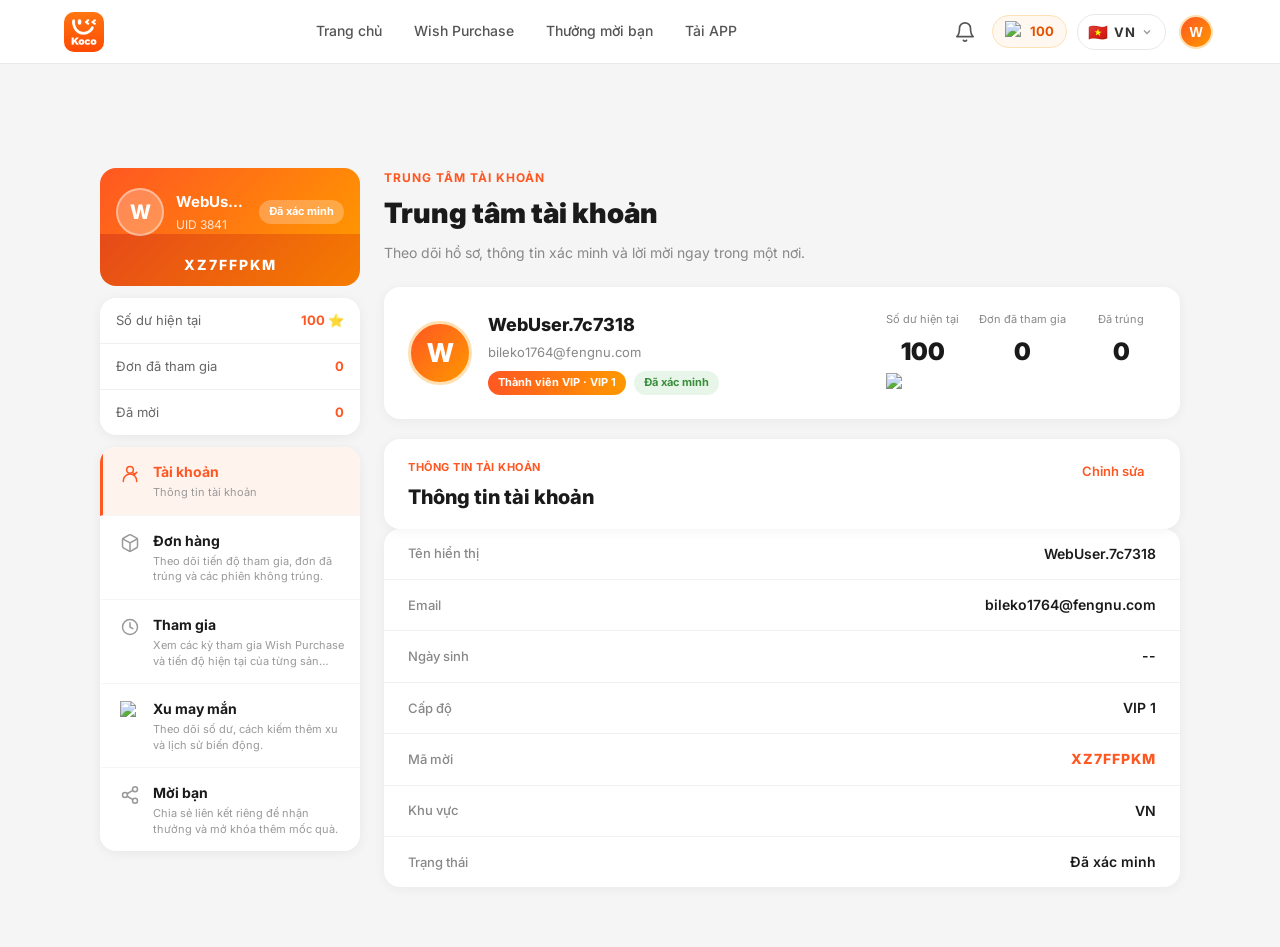
==== commit 7f797858: "feat: 全面重设计图标系统 - 新增高质量心愿星图标、SVG 功能图标集，替换所有 emoji 为精致 SVG 图标" ====
--- a/account.html
+++ b/account.html
@@ -8,9 +8,28 @@
   <link rel="preconnect" href="https://fonts.gstatic.com" crossorigin />
   <link href="https://fonts.googleapis.com/css2?family=Inter:ital,wght@0,400;0,500;0,600;0,700;0,800;0,900;1,700&display=swap" rel="stylesheet" />
   <link rel="stylesheet" href="style.css" />
-  <link rel="stylesheet" href="account.css" />
+  <link rel="stylesheet" href="account.css?v=6" />
 </head>
 <body class="account-body">
+<!-- SVG Icon Sprite -->
+<svg xmlns="http://www.w3.org/2000/svg" style="display:none" id="icon-sprite">
+  <symbol id="icon-profile" viewBox="0 0 24 24" fill="none"><circle cx="12" cy="7" r="4" stroke="currentColor" stroke-width="1.8"/><path d="M4 21v-1a8 8 0 0116 0v1" stroke="currentColor" stroke-width="1.8" stroke-linecap="round"/><path d="M16 11l1.5 1.5L20 10" stroke="currentColor" stroke-width="2" stroke-linecap="round" stroke-linejoin="round"/></symbol>
+  <symbol id="icon-orders" viewBox="0 0 24 24" fill="none"><path d="M21 16V8a2 2 0 00-1-1.73l-7-4a2 2 0 00-2 0l-7 4A2 2 0 003 8v8a2 2 0 001 1.73l7 4a2 2 0 002 0l7-4A2 2 0 0021 16z" stroke="currentColor" stroke-width="1.8" stroke-linejoin="round"/><path d="M3.27 6.96L12 12.01l8.73-5.05M12 22.08V12" stroke="currentColor" stroke-width="1.8" stroke-linecap="round"/></symbol>
+  <symbol id="icon-history" viewBox="0 0 24 24" fill="none"><circle cx="12" cy="12" r="9" stroke="currentColor" stroke-width="1.8"/><path d="M12 7v5l3.5 2" stroke="currentColor" stroke-width="1.8" stroke-linecap="round" stroke-linejoin="round"/></symbol>
+  <symbol id="icon-stars" viewBox="0 0 24 24" fill="none"><path d="M12 2l2.4 6.6H21l-5.4 4 2 6.4L12 15l-5.6 4 2-6.4L3 8.6h6.6L12 2z" stroke="currentColor" stroke-width="1.8" stroke-linejoin="round" fill="currentColor" opacity="0.15"/></symbol>
+  <symbol id="icon-share" viewBox="0 0 24 24" fill="none"><circle cx="18" cy="5" r="3" stroke="currentColor" stroke-width="1.8"/><circle cx="6" cy="12" r="3" stroke="currentColor" stroke-width="1.8"/><circle cx="18" cy="19" r="3" stroke="currentColor" stroke-width="1.8"/><path d="M8.59 13.51l6.83 3.98M15.41 6.51L8.59 10.49" stroke="currentColor" stroke-width="1.8" stroke-linecap="round"/></symbol>
+  <symbol id="icon-bell" viewBox="0 0 24 24" fill="none"><path d="M18 8A6 6 0 006 8c0 7-3 9-3 9h18s-3-2-3-9" stroke="currentColor" stroke-width="1.8" stroke-linecap="round" stroke-linejoin="round"/><path d="M13.73 21a2 2 0 01-3.46 0" stroke="currentColor" stroke-width="1.8" stroke-linecap="round"/></symbol>
+  <symbol id="icon-gift" viewBox="0 0 24 24" fill="none"><rect x="3" y="10" width="18" height="11" rx="1.5" stroke="currentColor" stroke-width="1.8"/><path d="M12 10V21" stroke="currentColor" stroke-width="1.8" stroke-linecap="round"/><path d="M3 14h18" stroke="currentColor" stroke-width="1.8" stroke-linecap="round"/><path d="M12 10H7.5a2.5 2.5 0 010-5C10 5 12 10 12 10z" stroke="currentColor" stroke-width="1.8" stroke-linejoin="round"/><path d="M12 10h4.5a2.5 2.5 0 000-5C14 5 12 10 12 10z" stroke="currentColor" stroke-width="1.8" stroke-linejoin="round"/></symbol>
+  <symbol id="icon-people" viewBox="0 0 24 24" fill="none"><circle cx="9" cy="7" r="4" stroke="currentColor" stroke-width="1.8"/><path d="M2 21v-1a7 7 0 0114 0v1" stroke="currentColor" stroke-width="1.8" stroke-linecap="round"/><path d="M16 3.13a4 4 0 010 7.75" stroke="currentColor" stroke-width="1.8" stroke-linecap="round"/><path d="M22 21v-1a7 7 0 00-5.27-6.77" stroke="currentColor" stroke-width="1.8" stroke-linecap="round"/></symbol>
+  <symbol id="icon-sparkle" viewBox="0 0 24 24" fill="none"><path d="M12 3v3M12 18v3M3 12h3M18 12h3M5.64 5.64l2.12 2.12M16.24 16.24l2.12 2.12M5.64 18.36l2.12-2.12M16.24 7.76l2.12-2.12" stroke="currentColor" stroke-width="2" stroke-linecap="round"/><circle cx="12" cy="12" r="3" stroke="currentColor" stroke-width="1.8" fill="currentColor" opacity="0.15"/></symbol>
+  <symbol id="icon-package" viewBox="0 0 24 24" fill="none"><path d="M12 2L2 7l10 5 10-5-10-5zM2 17l10 5 10-5M2 12l10 5 10-5" stroke="currentColor" stroke-width="1.8" stroke-linecap="round" stroke-linejoin="round"/></symbol>
+  <symbol id="icon-chart" viewBox="0 0 24 24" fill="none"><path d="M18 20V10M12 20V4M6 20v-6" stroke="currentColor" stroke-width="2" stroke-linecap="round"/></symbol>
+  <symbol id="icon-celebrate" viewBox="0 0 24 24" fill="none"><path d="M3 21l7-7M3 21l4-1-3-3zM14 3l-4 4 3 3 4-4-3-3z" stroke="currentColor" stroke-width="1.8" stroke-linecap="round" stroke-linejoin="round"/><path d="M14 3l3 3M17 6l2-2M19 8l2-1M18 10l1 2" stroke="currentColor" stroke-width="1.8" stroke-linecap="round"/></symbol>
+  <symbol id="icon-truck" viewBox="0 0 24 24" fill="none"><path d="M1 3h13v13H1z" stroke="currentColor" stroke-width="1.8" stroke-linejoin="round"/><path d="M14 8h4l3 3v5h-7V8z" stroke="currentColor" stroke-width="1.8" stroke-linejoin="round"/><circle cx="5.5" cy="18.5" r="2.5" stroke="currentColor" stroke-width="1.8"/><circle cx="18.5" cy="18.5" r="2.5" stroke="currentColor" stroke-width="1.8"/></symbol>
+  <symbol id="icon-check-circle" viewBox="0 0 24 24" fill="none"><circle cx="12" cy="12" r="9" stroke="currentColor" stroke-width="1.8" fill="currentColor" opacity="0.1"/><path d="M8 12l3 3 5-5" stroke="currentColor" stroke-width="2.2" stroke-linecap="round" stroke-linejoin="round"/></symbol>
+  <symbol id="icon-copy" viewBox="0 0 24 24" fill="none"><rect x="9" y="9" width="13" height="13" rx="2" stroke="currentColor" stroke-width="1.8"/><path d="M5 15H4a2 2 0 01-2-2V4a2 2 0 012-2h9a2 2 0 012 2v1" stroke="currentColor" stroke-width="1.8" stroke-linecap="round"/></symbol>
+  <symbol id="icon-menu" viewBox="0 0 24 24" fill="none"><path d="M3 12h18M3 6h18M3 18h18" stroke="currentColor" stroke-width="2" stroke-linecap="round"/></symbol>
+</svg>
 
 <!-- ========== NAVBAR ========== -->
 <nav class="navbar" id="navbar">
@@ -27,11 +46,11 @@
     <div class="nav-right">
       <div class="nav-notification">
         <button class="nav-icon-btn" id="notifBell">
-          <svg width="22" height="22" viewBox="0 0 24 24" fill="none" stroke="currentColor" stroke-width="2" stroke-linecap="round" stroke-linejoin="round"><path d="M18 8A6 6 0 0 0 6 8c0 7-3 9-3 9h18s-3-2-3-9"/><path d="M13.73 21a2 2 0 0 1-3.46 0"/></svg>
+          <svg width="22" height="22"><use href="#icon-bell"/></svg>
         </button>
       </div>
       <div class="nav-stars">
-        <svg width="16" height="16" viewBox="0 0 24 24" fill="#FFB800"><path d="M12 2l3.09 6.26L22 9.27l-5 4.87 1.18 6.88L12 17.77l-6.18 3.25L7 14.14 2 9.27l6.91-1.01L12 2z"/></svg>
+        <img src="images/lucky-star-icon.png" alt="star" class="nav-star-img" style="width:20px;height:20px;object-fit:contain;vertical-align:middle;" />
         <span class="star-count">100</span>
       </div>
       <div class="lang-switcher" id="langSwitcher">
@@ -76,35 +95,35 @@
     </div>
     <nav class="ac-nav">
       <a href="#profile" class="ac-nav-item active" data-section="profile">
-        <span class="ac-nav-icon">◉</span>
+        <span class="ac-nav-icon"><svg width="20" height="20"><use href="#icon-profile"/></svg></span>
         <div class="ac-nav-text">
           <span class="ac-nav-title" data-i18n="ac_nav_profile">Tài khoản</span>
           <span class="ac-nav-desc" data-i18n="ac_nav_profile_desc">Thông tin tài khoản</span>
         </div>
       </a>
       <a href="#orders" class="ac-nav-item" data-section="orders">
-        <span class="ac-nav-icon">◎</span>
+        <span class="ac-nav-icon"><svg width="20" height="20"><use href="#icon-orders"/></svg></span>
         <div class="ac-nav-text">
           <span class="ac-nav-title" data-i18n="ac_nav_orders">Đơn hàng</span>
           <span class="ac-nav-desc" data-i18n="ac_nav_orders_desc">Theo dõi tiến độ tham gia, đơn đã trúng và các phiên không trúng.</span>
         </div>
       </a>
       <a href="#participation" class="ac-nav-item" data-section="participation">
-        <span class="ac-nav-icon">◌</span>
+        <span class="ac-nav-icon"><svg width="20" height="20"><use href="#icon-history"/></svg></span>
         <div class="ac-nav-text">
           <span class="ac-nav-title" data-i18n="ac_nav_participation">Tham gia</span>
           <span class="ac-nav-desc" data-i18n="ac_nav_participation_desc">Xem các kỳ tham gia Wish Purchase và tiến độ hiện tại của từng sản phẩm.</span>
         </div>
       </a>
       <a href="#stars" class="ac-nav-item" data-section="stars">
-        <span class="ac-nav-icon">⭐</span>
+        <span class="ac-nav-icon"><img src="images/lucky-star-icon.png" alt="star" style="width:20px;height:20px;object-fit:contain;display:block;" /></span>
         <div class="ac-nav-text">
           <span class="ac-nav-title" data-i18n="ac_nav_stars">Xu may mắn</span>
           <span class="ac-nav-desc" data-i18n="ac_nav_stars_desc">Theo dõi số dư, cách kiếm thêm xu và lịch sử biến động.</span>
         </div>
       </a>
       <a href="#invite" class="ac-nav-item" data-section="invite">
-        <span class="ac-nav-icon">↗</span>
+        <span class="ac-nav-icon"><svg width="20" height="20"><use href="#icon-share"/></svg></span>
         <div class="ac-nav-text">
           <span class="ac-nav-title" data-i18n="ac_nav_invite">Mời bạn</span>
           <span class="ac-nav-desc" data-i18n="ac_nav_invite_desc">Chia sẻ liên kết riêng để nhận thưởng và mở khóa thêm mốc quà.</span>
@@ -139,7 +158,7 @@
           <div class="ac-summary-stat">
             <div class="ac-summary-stat-label" data-i18n="ac_balance">Số dư hiện tại</div>
             <div class="ac-summary-stat-value">100</div>
-            <div class="ac-summary-stat-icon">⭐</div>
+            <div class="ac-summary-stat-icon"><img src="images/lucky-star-icon.png" alt="star" style="width:22px;height:22px;object-fit:contain;" /></div>
           </div>
           <div class="ac-summary-stat">
             <div class="ac-summary-stat-label" data-i18n="ac_participated">Đơn đã tham gia</div>
@@ -198,20 +217,22 @@
       <h1 class="ac-section-title" data-i18n="ac_orders_title">Đơn hàng của tôi</h1>
       <p class="ac-section-desc" data-i18n="ac_orders_desc">Theo dõi tiến độ tham gia, đơn đã trúng và các phiên không trúng.</p>
 
-      <div class="ac-stats-row">
-        <div class="ac-stats-item"><div class="ac-stats-label" data-i18n="ac_all">Tất cả</div><div class="ac-stats-number">0</div></div>
-        <div class="ac-stats-item"><div class="ac-stats-label" data-i18n="ac_shipped">Đã gửi hàng</div><div class="ac-stats-number">0</div></div>
-        <div class="ac-stats-item"><div class="ac-stats-label" data-i18n="ac_completed">Đã hoàn thành</div><div class="ac-stats-number">0</div></div>
+      <div class="ac-stats-row" id="ordersStatsRow">
+        <div class="ac-stats-item"><div class="ac-stats-label" data-i18n="ac_all">Tất cả</div><div class="ac-stats-number" id="ordersStatAll">0</div></div>
+        <div class="ac-stats-item"><div class="ac-stats-label" data-i18n="ac_shipped">Đã gửi hàng</div><div class="ac-stats-number" id="ordersStatShipped">0</div></div>
+        <div class="ac-stats-item"><div class="ac-stats-label" data-i18n="ac_completed">Đã hoàn thành</div><div class="ac-stats-number" id="ordersStatCompleted">0</div></div>
       </div>
 
       <div class="ac-tabs" id="ordersTabs">
-        <button class="ac-tab active" data-tab="all" data-i18n="ac_tab_all">Tất cả (0)</button>
-        <button class="ac-tab" data-tab="shipped" data-i18n="ac_tab_shipped">Đã gửi hàng (0)</button>
-        <button class="ac-tab" data-tab="completed" data-i18n="ac_tab_completed">Đã hoàn thành (0)</button>
-      </div>
-
-      <div class="ac-empty">
-        <div class="ac-empty-icon">📦</div>
+        <button class="ac-tab active" data-tab="all"><span id="ordersTabLabelAll">Tất cả</span> <span class="ac-tab-count" id="ordersTabAll">(0)</span></button>
+        <button class="ac-tab" data-tab="shipped"><span id="ordersTabLabelShipped">Đã gửi hàng</span> <span class="ac-tab-count" id="ordersTabShipped">(0)</span></button>
+        <button class="ac-tab" data-tab="completed"><span id="ordersTabLabelCompleted">Đã hoàn thành</span> <span class="ac-tab-count" id="ordersTabCompleted">(0)</span></button>
+      </div>
+
+      <div id="ordersList" class="ac-part-list"></div>
+
+      <div class="ac-empty" id="ordersEmpty">
+        <div class="ac-empty-icon"><svg width="48" height="48" style="color:#ccc"><use href="#icon-package"/></svg></div>
         <div class="ac-empty-text" data-i18n="ac_orders_empty">Chưa có đơn hàng nào.</div>
         <div class="ac-empty-sub" data-i18n="ac_orders_empty_sub">Hãy tham gia sản phẩm Wish Purchase đầu tiên.</div>
         <a href="index.html#wish" class="ac-empty-btn" data-i18n="ac_join_now">Tham gia ngay</a>
@@ -225,17 +246,17 @@
       <p class="ac-section-desc" data-i18n="ac_part_desc">Xem các kỳ tham gia Wish Purchase và tiến độ hiện tại của từng sản phẩm.</p>
 
       <div class="ac-stats-row">
-        <div class="ac-stats-item"><div class="ac-stats-label" data-i18n="ac_all">Tất cả</div><div class="ac-stats-number">4</div></div>
+        <div class="ac-stats-item"><div class="ac-stats-label" data-i18n="ac_all">Tất cả</div><div class="ac-stats-number">5</div></div>
         <div class="ac-stats-item"><div class="ac-stats-label" data-i18n="ac_participating">Đang tham gia</div><div class="ac-stats-number">2</div></div>
-        <div class="ac-stats-item"><div class="ac-stats-label" data-i18n="ac_won">Đã trúng</div><div class="ac-stats-number">1</div></div>
+        <div class="ac-stats-item"><div class="ac-stats-label" data-i18n="ac_won">Đã trúng</div><div class="ac-stats-number">2</div></div>
         <div class="ac-stats-item"><div class="ac-stats-label" data-i18n="ac_not_won">Không trúng</div><div class="ac-stats-number">1</div></div>
       </div>
 
       <div class="ac-tabs" id="participationTabs">
-        <button class="ac-tab active" data-tab="all"><span data-i18n="ac_tab_all">Tất cả</span> <span class="ac-tab-count">(4)</span></button>
-        <button class="ac-tab" data-tab="active"><span data-i18n="ac_tab_participating">Đang tham gia</span> <span class="ac-tab-count">(2)</span></button>
-        <button class="ac-tab" data-tab="won"><span data-i18n="ac_tab_won">Đã trúng</span> <span class="ac-tab-count">(1)</span></button>
-        <button class="ac-tab" data-tab="lost"><span data-i18n="ac_tab_not_won">Không trúng</span> <span class="ac-tab-count">(1)</span></button>
+    <button class="ac-tab active" data-tab="all"><span id="partTabLabelAll">Tất cả</span> <span class="ac-tab-count" id="partTabAll">(5)</span></button>
+        <button class="ac-tab" data-tab="active"><span id="partTabLabelActive">Đang tham gia</span> <span class="ac-tab-count" id="partTabActive">(2)</span></button>
+        <button class="ac-tab" data-tab="won"><span id="partTabLabelWon">Đã trúng</span> <span class="ac-tab-count" id="partTabWon">(2)</span></button>
+        <button class="ac-tab" data-tab="lost"><span id="partTabLabelLost">Không trúng</span> <span class="ac-tab-count" id="partTabLost">(1)</span></button>
       </div>
 
       <!-- Participation Records List -->
@@ -352,7 +373,44 @@
           </div>
         </div>
 
-        <!-- Record 4: Won - Apple Gift Card -->
+        <!-- Record 4: Won - iPhone 17 Pro Max (Physical) -->
+        <div class="ac-part-card" data-status="won">
+          <div class="ac-part-img-wrap">
+            <img src="images/iphone17-dark.jpg" alt="iPhone 17 Pro Max" class="ac-part-img" />
+          </div>
+          <div class="ac-part-body">
+            <div class="ac-part-top">
+              <div class="ac-part-info">
+                <span class="ac-part-category" data-i18n="ac_cat_electronics">Điện tử</span>
+                <h3 class="ac-part-name">iPhone 17 Pro Max</h3>
+                <div class="ac-part-meta">
+                  <span data-i18n="ac_round">Kỳ</span> <strong>3/10</strong>
+                  &nbsp;·&nbsp;
+                  <span data-i18n="ac_joined_at">Tham gia</span> <strong>15/03/2026</strong>
+                </div>
+              </div>
+              <span class="ac-part-status won" data-i18n="ac_status_won">Đã trúng</span>
+            </div>
+            <div class="ac-part-progress-wrap">
+              <div class="ac-part-progress-label">
+                <span data-i18n="ac_round_progress">Tiến độ kỳ</span>
+                <span class="ac-part-progress-val">1000 / 1000 ⭐ &nbsp;<strong>100%</strong> <span class="ac-part-closed-tag" data-i18n="ac_round_closed">Đã kết thúc</span></span>
+              </div>
+              <div class="ac-part-progress-bar"><div class="ac-part-progress-fill won" style="width:100%"></div></div>
+            </div>
+            <div class="ac-part-footer">
+              <div class="ac-part-cost">
+                <span data-i18n="ac_cost">Chi phí</span>: <strong>10 ⭐</strong>
+              </div>
+              <div class="ac-part-win-rate">
+                <span data-i18n="ac_win_rate">Tỷ lệ thắng</span>: <strong class="highlight">0.1%</strong>
+              </div>
+              <button class="ac-part-action-btn won" data-i18n="ac_redeem" data-action="redeem" data-type="physical" data-product="iPhone 17 Pro Max">Đổi thưởng</button>
+            </div>
+          </div>
+        </div>
+
+        <!-- Record 5: Won - Apple Gift Card -->
         <div class="ac-part-card" data-status="won">
           <div class="ac-part-img-wrap">
             <img src="images/apple_gift_card.jpg" alt="Apple Gift Card 500K" class="ac-part-img" />
@@ -384,7 +442,7 @@
               <div class="ac-part-win-rate">
                 <span data-i18n="ac_win_rate">Tỷ lệ thắng</span>: <strong class="highlight">0.5%</strong>
               </div>
-              <a href="index.html#wish" class="ac-part-action-btn won" data-i18n="ac_join_more">Tham gia thêm</a>
+              <button class="ac-part-action-btn won" data-i18n="ac_redeem" data-action="redeem" data-type="virtual" data-product="Apple Gift Card 500K" data-code="APPL-X7K2-M9NP-3QWR">Đổi thưởng</button>
             </div>
           </div>
         </div>
@@ -402,7 +460,7 @@
       <div class="ac-stars-balance">
         <div class="ac-stars-balance-main">
           <div class="ac-stars-label" data-i18n="ac_current_balance">SỐ DƯ HIỆN CÓ</div>
-          <div class="ac-stars-amount">100 <span class="ac-stars-icon">⭐</span></div>
+          <div class="ac-stars-amount">100 <span class="ac-stars-icon"><img src="images/lucky-star-icon.png" alt="star" style="width:36px;height:36px;object-fit:contain;vertical-align:middle;" /></span></div>
           <div class="ac-stars-sub" data-i18n="ac_stars_sub">Dùng xu để tham gia Wish Purchase, mời bạn và nhận thưởng.</div>
           <div class="ac-stars-actions">
             <button class="ac-stars-btn primary" data-i18n="ac_use_now">Dùng ngay</button>
@@ -410,10 +468,10 @@
           </div>
         </div>
         <div class="ac-stars-balance-detail">
-          <div class="ac-stars-detail-item"><span data-i18n="ac_total_earned">Tổng nhận được</span><span>0 ⭐</span></div>
-          <div class="ac-stars-detail-item"><span data-i18n="ac_total_used">Tổng đã dùng</span><span>0 ⭐</span></div>
-          <div class="ac-stars-detail-item"><span data-i18n="ac_accumulating">Đang tích lũy</span><span>0 ⭐</span></div>
-          <div class="ac-stars-detail-item"><span data-i18n="ac_invite_reward_available">Thưởng mời khả dụng</span><span>0 ⭐</span></div>
+          <div class="ac-stars-detail-item"><span data-i18n="ac_total_earned">Tổng nhận được</span><span>0 <img src="images/lucky-star-icon.png" alt="★" style="width:14px;height:14px;object-fit:contain;vertical-align:middle;"/></span></div>
+          <div class="ac-stars-detail-item"><span data-i18n="ac_total_used">Tổng đã dùng</span><span>0 <img src="images/lucky-star-icon.png" alt="★" style="width:14px;height:14px;object-fit:contain;vertical-align:middle;"/></span></div>
+          <div class="ac-stars-detail-item"><span data-i18n="ac_accumulating">Đang tích lũy</span><span>0 <img src="images/lucky-star-icon.png" alt="★" style="width:14px;height:14px;object-fit:contain;vertical-align:middle;"/></span></div>
+          <div class="ac-stars-detail-item"><span data-i18n="ac_invite_reward_available">Thưởng mời khả dụng</span><span>0 <img src="images/lucky-star-icon.png" alt="★" style="width:14px;height:14px;object-fit:contain;vertical-align:middle;"/></span></div>
         </div>
       </div>
 
@@ -426,17 +484,17 @@
       </div>
       <div class="ac-earn-grid">
         <div class="ac-earn-item">
-          <div class="ac-earn-icon">🎁</div>
+          <div class="ac-earn-icon"><svg width="32" height="32" style="color:#FF5722"><use href="#icon-gift"/></svg></div>
           <div class="ac-earn-title" data-i18n="ac_earn_register">Đăng ký mới</div>
           <div class="ac-earn-reward">+100</div>
         </div>
         <div class="ac-earn-item">
-          <div class="ac-earn-icon">👥</div>
+          <div class="ac-earn-icon"><svg width="32" height="32" style="color:#6C63FF"><use href="#icon-people"/></svg></div>
           <div class="ac-earn-title" data-i18n="ac_earn_invite">Mời bạn bè</div>
           <div class="ac-earn-reward">+50</div>
         </div>
         <div class="ac-earn-item">
-          <div class="ac-earn-icon">🌟</div>
+          <div class="ac-earn-icon"><img src="images/lucky-star-icon.png" alt="star" style="width:32px;height:32px;object-fit:contain;" /></div>
           <div class="ac-earn-title">KOC Program</div>
           <div class="ac-earn-reward">∞</div>
         </div>
@@ -451,7 +509,7 @@
         <button class="ac-card-action" data-i18n="ac_view_all">Xem tất cả</button>
       </div>
       <div class="ac-empty" style="padding:32px 20px;">
-        <div class="ac-empty-icon">📊</div>
+        <div class="ac-empty-icon"><svg width="48" height="48" style="color:#ccc"><use href="#icon-chart"/></svg></div>
         <div class="ac-empty-text" data-i18n="ac_stars_empty">Chưa có lịch sử xu may mắn.</div>
       </div>
     </section>
@@ -494,7 +552,7 @@
         </div>
       </div>
       <div class="ac-empty" style="padding:32px 20px;">
-        <div class="ac-empty-icon">👥</div>
+        <div class="ac-empty-icon"><svg width="48" height="48" style="color:#ccc"><use href="#icon-people"/></svg></div>
         <div class="ac-empty-text" data-i18n="ac_invite_empty">Chưa có bạn bè nào được mời.</div>
       </div>
     </section>
@@ -504,9 +562,81 @@
 
 <!-- Mobile sidebar overlay & toggle -->
 <div class="ac-sidebar-overlay"></div>
-<button class="ac-mobile-toggle" aria-label="Menu">☰</button>
-
-<script src="script.js?v=4"></script>
-<script src="account.js?v=3"></script>
+<button class="ac-mobile-toggle" aria-label="Menu"><svg width="22" height="22"><use href="#icon-menu"/></svg></button>
+
+<!-- ===== VIRTUAL REDEEM MODAL (Card Code) ===== -->
+<div class="redeem-overlay" id="redeemVirtualModal">
+  <div class="redeem-modal">
+    <button class="redeem-close" id="closeVirtualModal">&times;</button>
+    <div class="redeem-icon"><svg width="52" height="52" style="color:#FF5722"><use href="#icon-celebrate"/></svg></div>
+    <div class="redeem-label" data-i18n="rdm_congrats">CHÚC MẬNG!</div>
+    <h2 class="redeem-title" data-i18n="rdm_virtual_title">Mã thẻ của bạn</h2>
+    <p class="redeem-desc" data-i18n="rdm_virtual_desc">Sao chép mã bên dưới và sử dụng trên trang chính thức của nhà cung cấp.</p>
+    <div class="redeem-product-name" id="virtualProductName">Apple Gift Card 500K</div>
+    <div class="redeem-code-box">
+      <span class="redeem-code-value" id="virtualCodeValue">APPL-X7K2-M9NP-3QWR</span>
+      <button class="redeem-copy-btn" id="copyCodeBtn2" data-i18n="rdm_copy"><svg width="16" height="16" style="vertical-align:middle;margin-right:4px"><use href="#icon-copy"/></svg> Sao chép</button>
+    </div>
+    <div class="redeem-copied-tip" id="copiedTip" data-i18n="rdm_copied">Sao chép thành công!</div>
+    <p class="redeem-note" data-i18n="rdm_virtual_success_note">Đơn hàng đã được chuyển sang <strong>Đã hoàn thành</strong> trong mục Đơn hàng.</p>
+    <button class="redeem-confirm-btn" id="virtualConfirmBtn" data-i18n="rdm_view_orders">Xem đơn hàng</button>
+  </div>
+</div>
+
+<!-- ===== PHYSICAL REDEEM MODAL (Shipping Address) ===== -->
+<div class="redeem-overlay" id="redeemPhysicalModal">
+  <div class="redeem-modal">
+    <button class="redeem-close" id="closePhysicalModal">&times;</button>
+    <div class="redeem-icon"><svg width="52" height="52" style="color:#FF5722"><use href="#icon-truck"/></svg></div>
+    <div class="redeem-label" data-i18n="rdm_congrats">CHÚC MẬNG!</div>
+    <h2 class="redeem-title" data-i18n="rdm_physical_title">Nhập địa chỉ giao hàng</h2>
+    <p class="redeem-desc" data-i18n="rdm_physical_desc">Vui lòng điền đầy đủ thông tin giao hàng để nhận sản phẩm.</p>
+    <div class="redeem-product-name" id="physicalProductName">iPhone 17 Pro Max</div>
+    <form class="redeem-form" id="shippingForm">
+      <div class="redeem-form-row">
+        <label data-i18n="rdm_ship_name">ọ tên người nhận</label>
+        <input type="text" id="shipName" placeholder="Nguyễn Văn A" required />
+      </div>
+      <div class="redeem-form-row">
+        <label data-i18n="rdm_ship_phone">Số điện thoại</label>
+        <input type="tel" id="shipPhone" placeholder="0901 234 567" required />
+      </div>
+      <div class="redeem-form-row">
+        <label data-i18n="rdm_ship_address">Địa chỉ</label>
+        <input type="text" id="shipAddress" placeholder="Số nhà, đường, phường/xã" required />
+      </div>
+      <div class="redeem-form-row two-col">
+        <div>
+          <label data-i18n="rdm_ship_city">Tỉnh / Thành phố</label>
+          <input type="text" id="shipCity" placeholder="Hà Nội" required />
+        </div>
+        <div>
+          <label data-i18n="rdm_ship_zip">Mã bưu chính</label>
+          <input type="text" id="shipZip" placeholder="100000" />
+        </div>
+      </div>
+      <div class="redeem-form-row">
+        <label data-i18n="rdm_ship_note">Ghi chú (tùy chọn)</label>
+        <textarea id="shipNote" placeholder="Yêu cầu đặc biệt..."></textarea>
+      </div>
+      <button type="submit" class="redeem-confirm-btn" data-i18n="rdm_submit">Đặt hàng ngay</button>
+    </form>
+  </div>
+</div>
+
+<!-- ===== SHIPPING SUCCESS MODAL ===== -->
+<div class="redeem-overlay" id="shippingSuccessModal">
+  <div class="redeem-modal">
+    <button class="redeem-close" id="closeShippingSuccess">&times;</button>
+    <div class="redeem-icon"><svg width="52" height="52" style="color:#22C55E"><use href="#icon-check-circle"/></svg></div>
+    <h2 class="redeem-title" data-i18n="rdm_ship_success_title">Đặt hàng thành công!</h2>
+    <p class="redeem-desc" data-i18n="rdm_ship_success_desc">Chúng tôi đã nhận được địa chỉ của bạn và sẽ tiến hành giao hàng trong 3–5 ngày làm việc.</p>
+    <p class="redeem-note" data-i18n="rdm_ship_success_note">Đơn hàng đã được chuyển sang <strong>Đã gửi hàng</strong> trong mục Đơn hàng.</p>
+    <button class="redeem-confirm-btn" id="shippingSuccessViewBtn" data-i18n="rdm_view_orders">Xem đơn hàng</button>
+  </div>
+</div>
+
+<script src="script.js?v=7"></script>
+<script src="account.js?v=7"></script>
 </body>
 </html>
--- a/style.css
+++ b/style.css
@@ -2934,6 +2934,9 @@
   border-radius: 50px;
   white-space: nowrap;
   flex-shrink: 0;
+  display: inline-flex;
+  align-items: center;
+  gap: 4px;
 }
 .order-status.won { background: #e8f5e9; color: #2e7d32; }
 .order-status.active { background: #fff3e0; color: #e65100; }
--- a/account.css
+++ b/account.css
@@ -165,8 +165,20 @@
   font-size: 16px;
   flex-shrink: 0;
   margin-top: 2px;
-  width: 20px;
+  width: 22px;
+  height: 22px;
+  display: flex;
+  align-items: center;
+  justify-content: center;
   text-align: center;
+}
+.ac-nav-icon svg {
+  color: #999;
+  transition: color 0.2s;
+}
+.ac-nav-item.active .ac-nav-icon svg,
+.ac-nav-item:hover .ac-nav-icon svg {
+  color: #FF5722;
 }
 
 .ac-nav-text {
@@ -376,6 +388,9 @@
 .ac-empty-icon {
   font-size: 48px;
   margin-bottom: 12px;
+  display: flex;
+  align-items: center;
+  justify-content: center;
 }
 
 .ac-empty-text {
@@ -689,6 +704,14 @@
 .ac-earn-icon {
   font-size: 28px;
   margin-bottom: 8px;
+  display: flex;
+  align-items: center;
+  justify-content: center;
+  width: 52px;
+  height: 52px;
+  background: #FFF3EE;
+  border-radius: 14px;
+  margin: 0 auto 10px;
 }
 
 .ac-earn-title {
@@ -1342,3 +1365,282 @@
     justify-content: center;
   }
 }
+
+/* ================================================================
+   REDEEM MODALS
+   ================================================================ */
+
+.redeem-overlay {
+  display: none;
+  position: fixed;
+  inset: 0;
+  background: rgba(0,0,0,0.55);
+  z-index: 9000;
+  align-items: center;
+  justify-content: center;
+  padding: 20px;
+}
+.redeem-overlay.open {
+  display: flex;
+}
+
+.redeem-modal {
+  position: relative;
+  background: #fff;
+  border-radius: 20px;
+  padding: 40px 36px 36px;
+  max-width: 460px;
+  width: 100%;
+  box-shadow: 0 20px 60px rgba(0,0,0,0.2);
+  text-align: center;
+  animation: rdmSlideIn 0.28s cubic-bezier(.34,1.56,.64,1);
+}
+
+@keyframes rdmSlideIn {
+  from { opacity: 0; transform: scale(0.88) translateY(20px); }
+  to   { opacity: 1; transform: scale(1) translateY(0); }
+}
+
+.redeem-close {
+  position: absolute;
+  top: 14px;
+  right: 16px;
+  background: none;
+  border: none;
+  font-size: 22px;
+  color: #aaa;
+  cursor: pointer;
+  line-height: 1;
+  padding: 4px 8px;
+  border-radius: 50%;
+  transition: background 0.15s, color 0.15s;
+}
+.redeem-close:hover {
+  background: #f5f5f5;
+  color: #555;
+}
+
+.redeem-icon {
+  font-size: 48px;
+  margin-bottom: 8px;
+  display: flex;
+  align-items: center;
+  justify-content: center;
+}
+
+.redeem-label {
+  font-size: 11px;
+  font-weight: 800;
+  letter-spacing: 2px;
+  color: #FF5722;
+  margin-bottom: 6px;
+}
+
+.redeem-title {
+  font-size: 22px;
+  font-weight: 800;
+  color: #1a1a1a;
+  margin: 0 0 8px;
+}
+
+.redeem-desc {
+  font-size: 14px;
+  color: #666;
+  margin: 0 0 16px;
+  line-height: 1.6;
+}
+
+.redeem-product-name {
+  font-size: 15px;
+  font-weight: 700;
+  color: #FF5722;
+  background: #FFF3EE;
+  border-radius: 8px;
+  padding: 8px 16px;
+  margin-bottom: 20px;
+  display: inline-block;
+}
+
+/* Card code box */
+.redeem-code-box {
+  display: flex;
+  align-items: center;
+  gap: 10px;
+  background: #F8F8F8;
+  border: 2px dashed #E0E0E0;
+  border-radius: 12px;
+  padding: 14px 16px;
+  margin-bottom: 10px;
+}
+
+.redeem-code-value {
+  flex: 1;
+  font-size: 18px;
+  font-weight: 800;
+  letter-spacing: 3px;
+  color: #1a1a1a;
+  font-family: 'Courier New', monospace;
+  text-align: left;
+}
+
+.redeem-copy-btn {
+  background: #FF5722;
+  color: white;
+  border: none;
+  border-radius: 8px;
+  padding: 8px 14px;
+  font-size: 13px;
+  font-weight: 700;
+  cursor: pointer;
+  white-space: nowrap;
+  transition: background 0.15s;
+}
+.redeem-copy-btn:hover { background: #E64A19; }
+
+.redeem-copied-tip {
+  font-size: 13px;
+  color: #2E7D32;
+  font-weight: 600;
+  margin-bottom: 8px;
+  opacity: 0;
+  transition: opacity 0.2s;
+  height: 20px;
+}
+.redeem-copied-tip.show { opacity: 1; }
+
+.redeem-note {
+  font-size: 13px;
+  color: #888;
+  margin: 12px 0 20px;
+  line-height: 1.6;
+}
+.redeem-note strong { color: #555; }
+
+.redeem-confirm-btn {
+  width: 100%;
+  padding: 14px;
+  background: linear-gradient(135deg, #FF5722, #FF9800);
+  color: white;
+  border: none;
+  border-radius: 12px;
+  font-size: 15px;
+  font-weight: 700;
+  cursor: pointer;
+  transition: transform 0.15s, box-shadow 0.15s;
+}
+.redeem-confirm-btn:hover {
+  transform: translateY(-1px);
+  box-shadow: 0 6px 20px rgba(255,87,34,0.35);
+}
+
+/* Shipping form */
+.redeem-form {
+  text-align: left;
+  margin-top: 4px;
+}
+
+.redeem-form-row {
+  margin-bottom: 14px;
+}
+.redeem-form-row.two-col {
+  display: grid;
+  grid-template-columns: 1fr 1fr;
+  gap: 12px;
+}
+
+.redeem-form-row label {
+  display: block;
+  font-size: 12px;
+  font-weight: 700;
+  color: #555;
+  margin-bottom: 5px;
+  letter-spacing: 0.3px;
+}
+
+.redeem-form-row input,
+.redeem-form-row textarea {
+  width: 100%;
+  padding: 10px 12px;
+  border: 1.5px solid #E0E0E0;
+  border-radius: 10px;
+  font-size: 14px;
+  color: #1a1a1a;
+  background: #FAFAFA;
+  transition: border-color 0.15s;
+  box-sizing: border-box;
+  font-family: inherit;
+}
+.redeem-form-row input:focus,
+.redeem-form-row textarea:focus {
+  outline: none;
+  border-color: #FF5722;
+  background: #fff;
+}
+.redeem-form-row textarea {
+  resize: vertical;
+  min-height: 72px;
+}
+
+/* ================================================================
+   ORDER CARDS (in orders section)
+   ================================================================ */
+
+.order-address {
+  display: flex;
+  align-items: flex-start;
+  gap: 6px;
+  font-size: 13px;
+  color: #666;
+  background: #F8F8F8;
+  border-radius: 8px;
+  padding: 10px 12px;
+  margin-top: 10px;
+  line-height: 1.5;
+}
+.order-addr-icon { flex-shrink: 0; }
+
+.order-code-row {
+  display: flex;
+  align-items: center;
+  gap: 8px;
+  font-size: 13px;
+  background: #F0FFF4;
+  border: 1.5px solid #A5D6A7;
+  border-radius: 8px;
+  padding: 10px 14px;
+  margin-top: 10px;
+}
+.order-code-label {
+  color: #2E7D32;
+  font-weight: 600;
+}
+.order-code-val {
+  font-family: 'Courier New', monospace;
+  font-size: 15px;
+  font-weight: 800;
+  letter-spacing: 2px;
+  color: #1a1a1a;
+}
+
+/* ================================================================
+   RESPONSIVE - REDEEM MODAL
+   ================================================================ */
+@media (max-width: 520px) {
+  .redeem-modal {
+    padding: 32px 20px 28px;
+    border-radius: 16px;
+  }
+  .redeem-code-box {
+    flex-direction: column;
+    align-items: stretch;
+    gap: 8px;
+  }
+  .redeem-code-value {
+    text-align: center;
+    font-size: 16px;
+  }
+  .redeem-copy-btn { width: 100%; }
+  .redeem-form-row.two-col {
+    grid-template-columns: 1fr;
+  }
+}
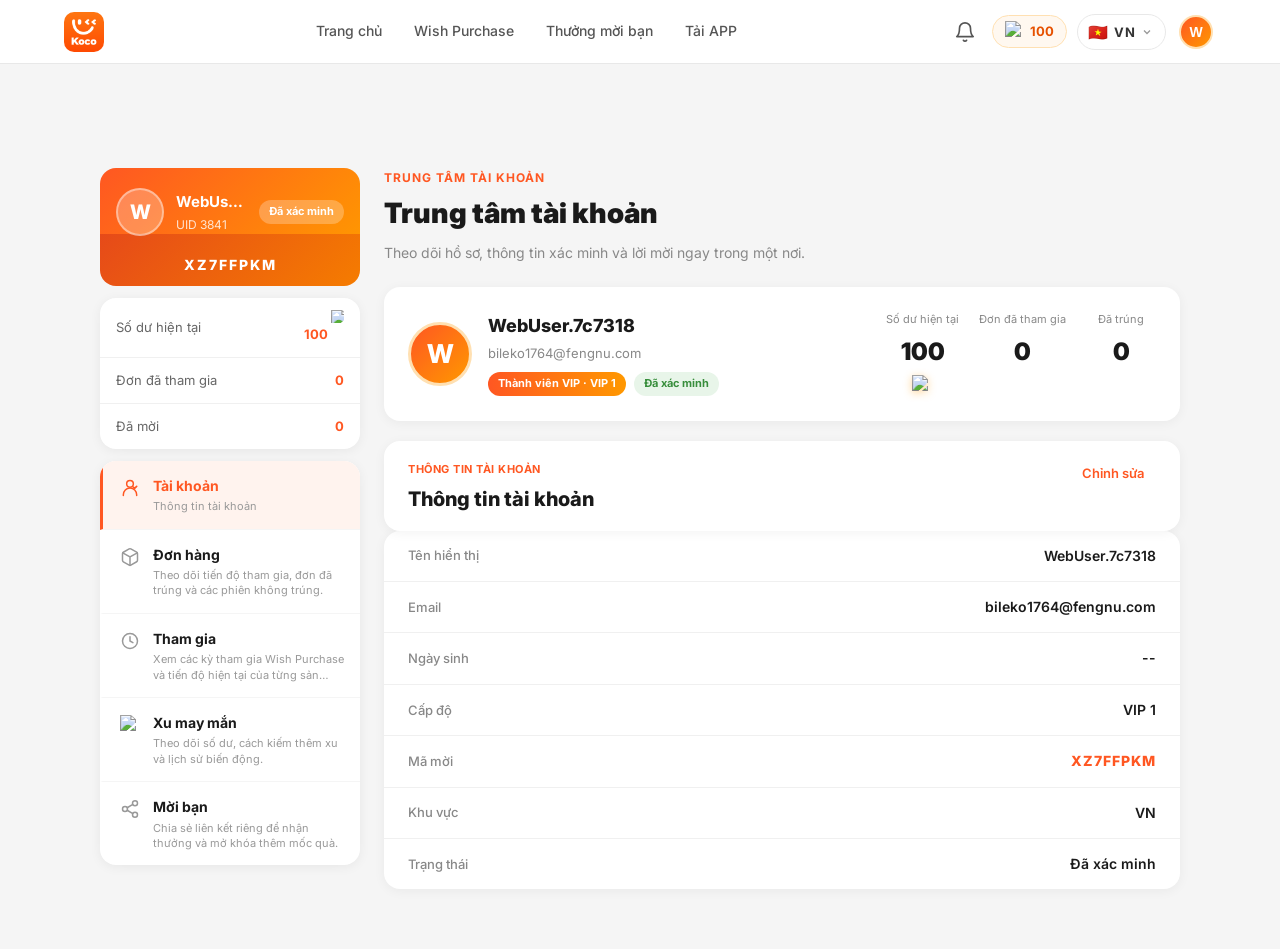
==== commit cc2246e3: "fix: 全面替换所有残留 ⭐ emoji 为新心愿星图片，修复动态更新使用 innerHTML，优化图标对齐样式" ====
--- a/account.html
+++ b/account.html
@@ -8,7 +8,7 @@
   <link rel="preconnect" href="https://fonts.gstatic.com" crossorigin />
   <link href="https://fonts.googleapis.com/css2?family=Inter:ital,wght@0,400;0,500;0,600;0,700;0,800;0,900;1,700&display=swap" rel="stylesheet" />
   <link rel="stylesheet" href="style.css" />
-  <link rel="stylesheet" href="account.css?v=6" />
+  <link rel="stylesheet" href="account.css?v=7" />
 </head>
 <body class="account-body">
 <!-- SVG Icon Sprite -->
@@ -89,7 +89,7 @@
     </div>
     <div class="ac-user-invite-code">XZ7FFPKM</div>
     <div class="ac-user-stats">
-      <div class="ac-stat"><span class="ac-stat-label" data-i18n="ac_balance">Số dư hiện tại</span><span class="ac-stat-value">100 ⭐</span></div>
+      <div class="ac-stat"><span class="ac-stat-label" data-i18n="ac_balance">Số dư hiện tại</span><span class="ac-stat-value">100 <img src="images/lucky-star-icon.png" alt="★" class="star-img-inline" /></span></div>
       <div class="ac-stat"><span class="ac-stat-label" data-i18n="ac_participated">Đơn đã tham gia</span><span class="ac-stat-value">0</span></div>
       <div class="ac-stat"><span class="ac-stat-label" data-i18n="ac_invited">Đã mời</span><span class="ac-stat-value">0</span></div>
     </div>
@@ -283,13 +283,13 @@
             <div class="ac-part-progress-wrap">
               <div class="ac-part-progress-label">
                 <span data-i18n="ac_round_progress">Tiến độ kỳ</span>
-                <span class="ac-part-progress-val">1 / 5 ⭐ &nbsp;<strong>20%</strong></span>
+                <span class="ac-part-progress-val">1 / 5 <img src="images/lucky-star-icon.png" alt="★" class="star-img-inline" /> &nbsp;<strong>20%</strong></span>
               </div>
               <div class="ac-part-progress-bar"><div class="ac-part-progress-fill" style="width:20%"></div></div>
             </div>
             <div class="ac-part-footer">
               <div class="ac-part-cost">
-                <span data-i18n="ac_cost">Chi phí</span>: <strong>1 ⭐</strong>
+                <span data-i18n="ac_cost">Chi phí</span>: <strong>1 <img src="images/lucky-star-icon.png" alt="★" class="star-img-inline" /></strong>
               </div>
               <div class="ac-part-win-rate">
                 <span data-i18n="ac_win_rate">Tỷ lệ thắng</span>: <strong class="highlight">20.0%</strong>
@@ -320,13 +320,13 @@
             <div class="ac-part-progress-wrap">
               <div class="ac-part-progress-label">
                 <span data-i18n="ac_round_progress">Tiến độ kỳ</span>
-                <span class="ac-part-progress-val">320 / 1000 ⭐ &nbsp;<strong>32%</strong></span>
+                <span class="ac-part-progress-val">320 / 1000 <img src="images/lucky-star-icon.png" alt="★" class="star-img-inline" /> &nbsp;<strong>32%</strong></span>
               </div>
               <div class="ac-part-progress-bar"><div class="ac-part-progress-fill" style="width:32%"></div></div>
             </div>
             <div class="ac-part-footer">
               <div class="ac-part-cost">
-                <span data-i18n="ac_cost">Chi phí</span>: <strong>10 ⭐</strong>
+                <span data-i18n="ac_cost">Chi phí</span>: <strong>10 <img src="images/lucky-star-icon.png" alt="★" class="star-img-inline" /></strong>
               </div>
               <div class="ac-part-win-rate">
                 <span data-i18n="ac_win_rate">Tỷ lệ thắng</span>: <strong class="highlight">1.0%</strong>
@@ -357,13 +357,13 @@
             <div class="ac-part-progress-wrap">
               <div class="ac-part-progress-label">
                 <span data-i18n="ac_round_progress">Tiến độ kỳ</span>
-                <span class="ac-part-progress-val">500 / 500 ⭐ &nbsp;<strong>100%</strong> <span class="ac-part-closed-tag" data-i18n="ac_round_closed">Đã kết thúc</span></span>
+                <span class="ac-part-progress-val">500 / 500 <img src="images/lucky-star-icon.png" alt="★" class="star-img-inline" /> &nbsp;<strong>100%</strong> <span class="ac-part-closed-tag" data-i18n="ac_round_closed">Đã kết thúc</span></span>
               </div>
               <div class="ac-part-progress-bar"><div class="ac-part-progress-fill lost" style="width:100%"></div></div>
             </div>
             <div class="ac-part-footer">
               <div class="ac-part-cost">
-                <span data-i18n="ac_cost">Chi phí</span>: <strong>5 ⭐</strong>
+                <span data-i18n="ac_cost">Chi phí</span>: <strong>5 <img src="images/lucky-star-icon.png" alt="★" class="star-img-inline" /></strong>
               </div>
               <div class="ac-part-accumulate">
                 <span data-i18n="ac_accumulate_note">Xu đã tích lũy sang kỳ tiếp theo</span>
@@ -394,13 +394,13 @@
             <div class="ac-part-progress-wrap">
               <div class="ac-part-progress-label">
                 <span data-i18n="ac_round_progress">Tiến độ kỳ</span>
-                <span class="ac-part-progress-val">1000 / 1000 ⭐ &nbsp;<strong>100%</strong> <span class="ac-part-closed-tag" data-i18n="ac_round_closed">Đã kết thúc</span></span>
+                <span class="ac-part-progress-val">1000 / 1000 <img src="images/lucky-star-icon.png" alt="★" class="star-img-inline" /> &nbsp;<strong>100%</strong> <span class="ac-part-closed-tag" data-i18n="ac_round_closed">Đã kết thúc</span></span>
               </div>
               <div class="ac-part-progress-bar"><div class="ac-part-progress-fill won" style="width:100%"></div></div>
             </div>
             <div class="ac-part-footer">
               <div class="ac-part-cost">
-                <span data-i18n="ac_cost">Chi phí</span>: <strong>10 ⭐</strong>
+                <span data-i18n="ac_cost">Chi phí</span>: <strong>10 <img src="images/lucky-star-icon.png" alt="★" class="star-img-inline" /></strong>
               </div>
               <div class="ac-part-win-rate">
                 <span data-i18n="ac_win_rate">Tỷ lệ thắng</span>: <strong class="highlight">0.1%</strong>
@@ -431,13 +431,13 @@
             <div class="ac-part-progress-wrap">
               <div class="ac-part-progress-label">
                 <span data-i18n="ac_round_progress">Tiến độ kỳ</span>
-                <span class="ac-part-progress-val">200 / 200 ⭐ &nbsp;<strong>100%</strong> <span class="ac-part-closed-tag" data-i18n="ac_round_closed">Đã kết thúc</span></span>
+                <span class="ac-part-progress-val">200 / 200 <img src="images/lucky-star-icon.png" alt="★" class="star-img-inline" /> &nbsp;<strong>100%</strong> <span class="ac-part-closed-tag" data-i18n="ac_round_closed">Đã kết thúc</span></span>
               </div>
               <div class="ac-part-progress-bar"><div class="ac-part-progress-fill won" style="width:100%"></div></div>
             </div>
             <div class="ac-part-footer">
               <div class="ac-part-cost">
-                <span data-i18n="ac_cost">Chi phí</span>: <strong>3 ⭐</strong>
+                <span data-i18n="ac_cost">Chi phí</span>: <strong>3 <img src="images/lucky-star-icon.png" alt="★" class="star-img-inline" /></strong>
               </div>
               <div class="ac-part-win-rate">
                 <span data-i18n="ac_win_rate">Tỷ lệ thắng</span>: <strong class="highlight">0.5%</strong>
@@ -541,7 +541,7 @@
       <!-- Invite Stats -->
       <div class="ac-stats-row">
         <div class="ac-stats-item"><div class="ac-stats-label" data-i18n="ac_invited">Đã mời</div><div class="ac-stats-number">0</div></div>
-        <div class="ac-stats-item"><div class="ac-stats-label" data-i18n="ac_total_reward">Tổng thưởng</div><div class="ac-stats-number">0 ⭐</div></div>
+        <div class="ac-stats-item"><div class="ac-stats-label" data-i18n="ac_total_reward">Tổng thưởng</div><div class="ac-stats-number">0 <img src="images/lucky-star-icon.png" alt="★" class="star-img-inline" /></div></div>
       </div>
 
       <!-- Invite History -->
--- a/style.css
+++ b/style.css
@@ -3336,3 +3336,45 @@
   .join-checkmark { width: 80px; height: 80px; }
   .join-success-text { font-size: 18px; }
 }
+
+/* ===== INLINE LUCKY STAR IMAGE ===== */
+.star-img-inline {
+  width: 1em;
+  height: 1em;
+  object-fit: contain;
+  vertical-align: -0.15em;
+  display: inline-block;
+  flex-shrink: 0;
+}
+
+/* Larger star in big number contexts */
+.ac-stars-amount .star-img-inline,
+.modal-stars-fraction .star-img-inline,
+.modal-progress-remain .star-img-inline,
+.modal-calc-val .star-img-inline {
+  width: 1.1em;
+  height: 1.1em;
+  vertical-align: -0.2em;
+}
+
+/* Star in buttons */
+.star-btn .star-img-inline {
+  width: 0.9em;
+  height: 0.9em;
+  vertical-align: -0.1em;
+}
+
+/* Star in join button */
+.modal-join-btn .star-img-inline {
+  width: 1em;
+  height: 1em;
+  vertical-align: -0.15em;
+}
+
+/* Star in product card need-stars text */
+.product-need .star-img-inline,
+.rh-value .star-img-inline {
+  width: 0.9em;
+  height: 0.9em;
+  vertical-align: -0.1em;
+}
--- a/account.css
+++ b/account.css
@@ -525,7 +525,16 @@
 
 .ac-summary-stat-icon {
   font-size: 14px;
-  margin-top: 2px;
+  margin-top: 4px;
+  display: flex;
+  justify-content: center;
+  align-items: center;
+}
+.ac-summary-stat-icon img {
+  width: 24px;
+  height: 24px;
+  object-fit: contain;
+  filter: drop-shadow(0 2px 4px rgba(255,152,0,0.4));
 }
 
 /* Info Table */
@@ -1644,3 +1653,25 @@
     grid-template-columns: 1fr;
   }
 }
+
+/* ===== INLINE LUCKY STAR IMAGE (account pages) ===== */
+.star-img-inline {
+  width: 1em;
+  height: 1em;
+  object-fit: contain;
+  vertical-align: -0.15em;
+  display: inline-block;
+  flex-shrink: 0;
+}
+
+.ac-stars-amount .star-img-inline {
+  width: 1.2em;
+  height: 1.2em;
+  vertical-align: -0.2em;
+}
+
+.ac-stats-number .star-img-inline {
+  width: 1em;
+  height: 1em;
+  vertical-align: -0.15em;
+}
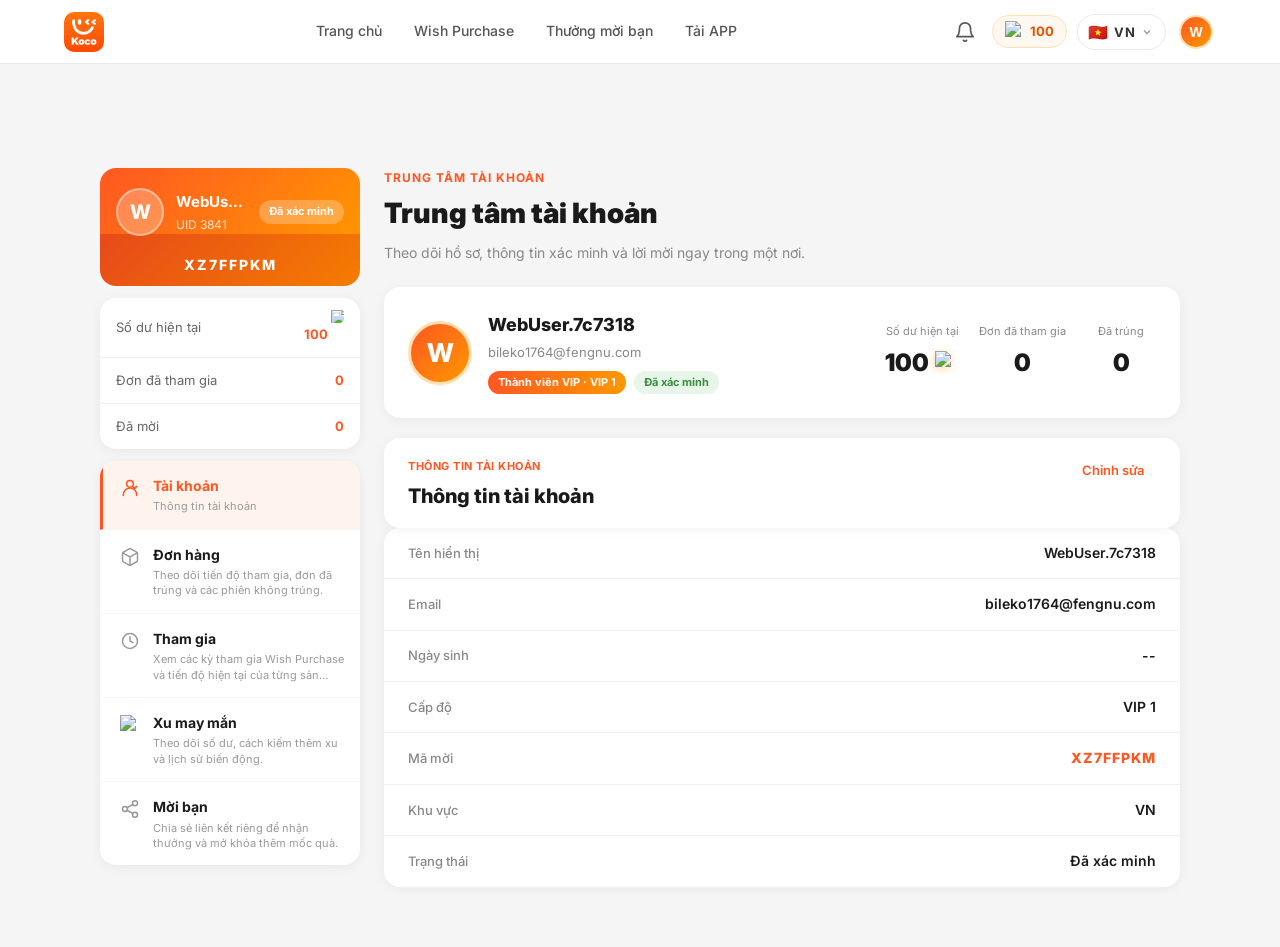
==== commit 95584874: "fix: 修复账号中心余额数字与心愿星图标同行排版" ====
--- a/account.html
+++ b/account.html
@@ -157,8 +157,7 @@
         <div class="ac-summary-stats">
           <div class="ac-summary-stat">
             <div class="ac-summary-stat-label" data-i18n="ac_balance">Số dư hiện tại</div>
-            <div class="ac-summary-stat-value">100</div>
-            <div class="ac-summary-stat-icon"><img src="images/lucky-star-icon.png" alt="star" style="width:22px;height:22px;object-fit:contain;" /></div>
+            <div class="ac-summary-stat-value" style="display:flex;align-items:center;gap:6px;">100<img src="images/lucky-star-icon.png" alt="star" style="width:24px;height:24px;object-fit:contain;flex-shrink:0;" /></div>
           </div>
           <div class="ac-summary-stat">
             <div class="ac-summary-stat-label" data-i18n="ac_participated">Đơn đã tham gia</div>
--- a/account.css
+++ b/account.css
@@ -521,20 +521,19 @@
   font-size: 24px;
   font-weight: 900;
   color: #1A1A1A;
-}
-
-.ac-summary-stat-icon {
-  font-size: 14px;
-  margin-top: 4px;
-  display: flex;
+  display: flex;
+  align-items: center;
   justify-content: center;
-  align-items: center;
-}
-.ac-summary-stat-icon img {
+  gap: 6px;
+}
+
+.ac-summary-stat-value img {
   width: 24px;
   height: 24px;
   object-fit: contain;
+  flex-shrink: 0;
   filter: drop-shadow(0 2px 4px rgba(255,152,0,0.4));
+  vertical-align: middle;
 }
 
 /* Info Table */
